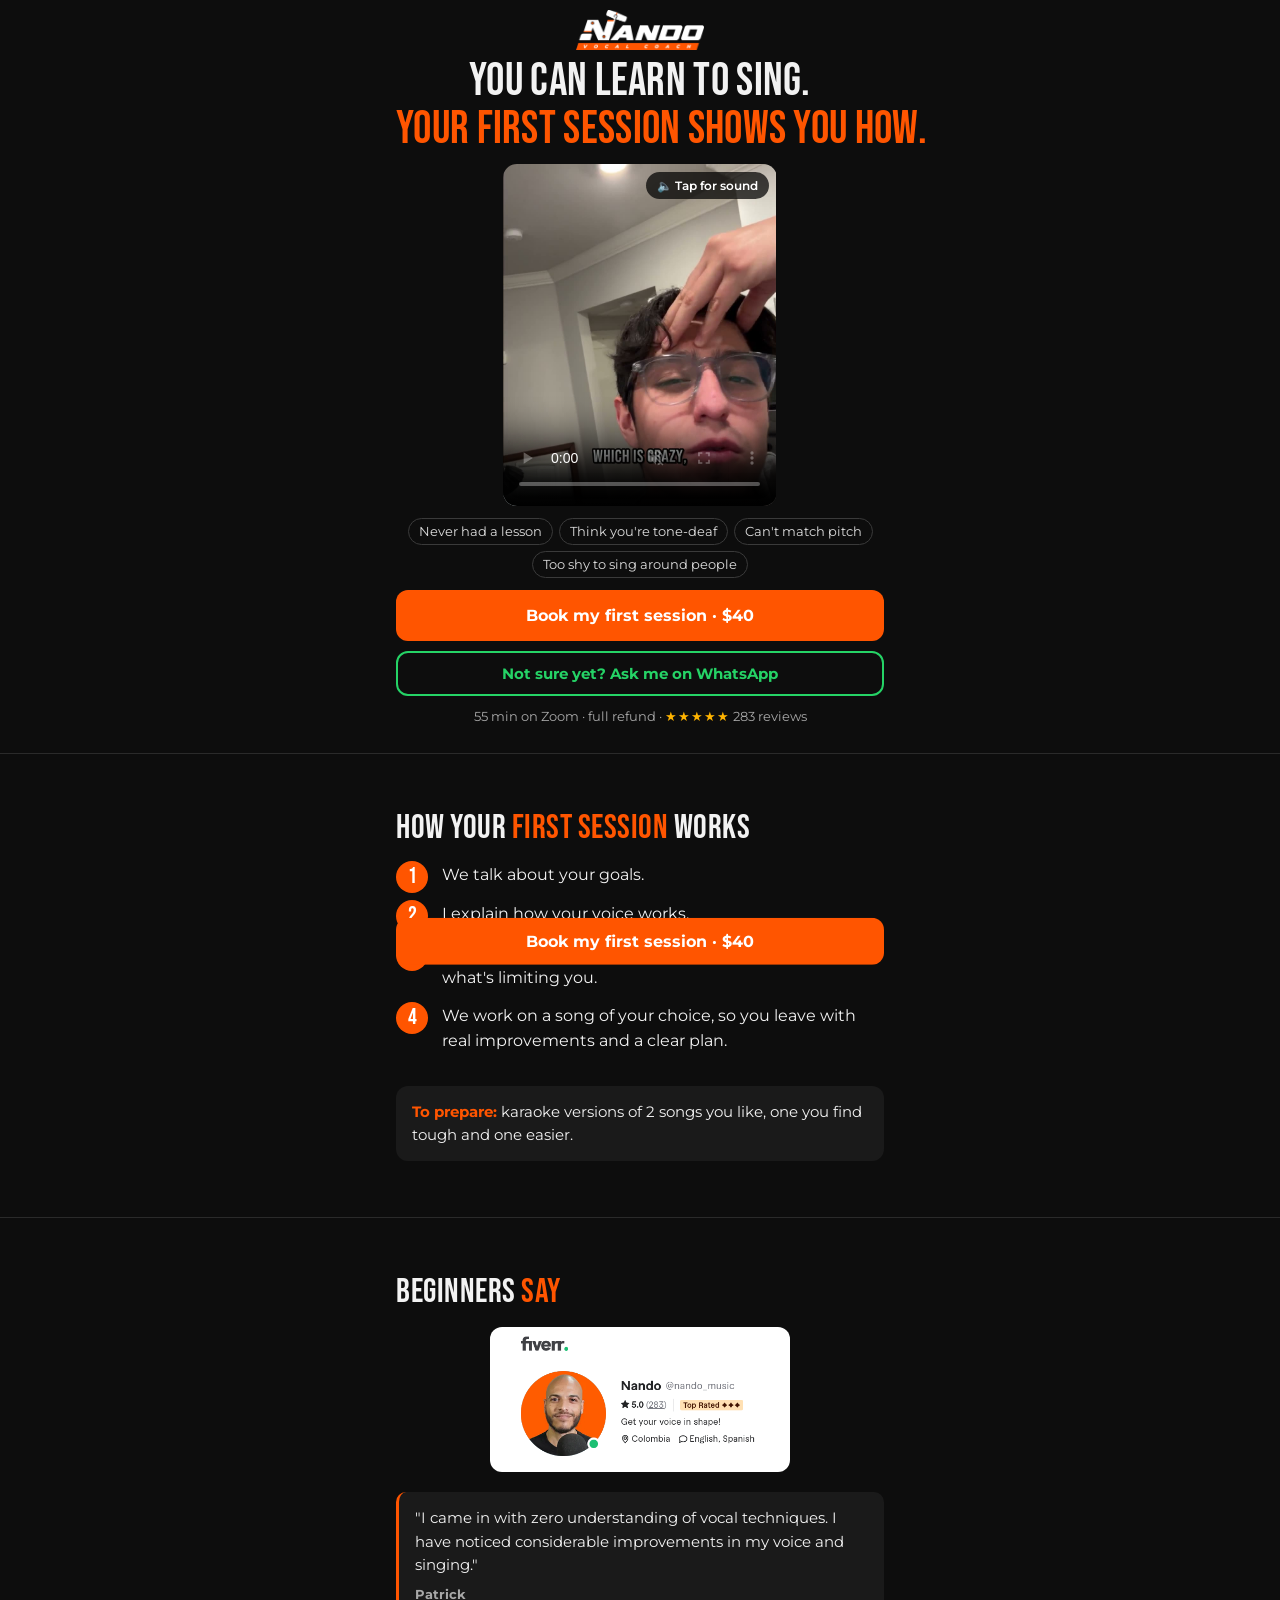
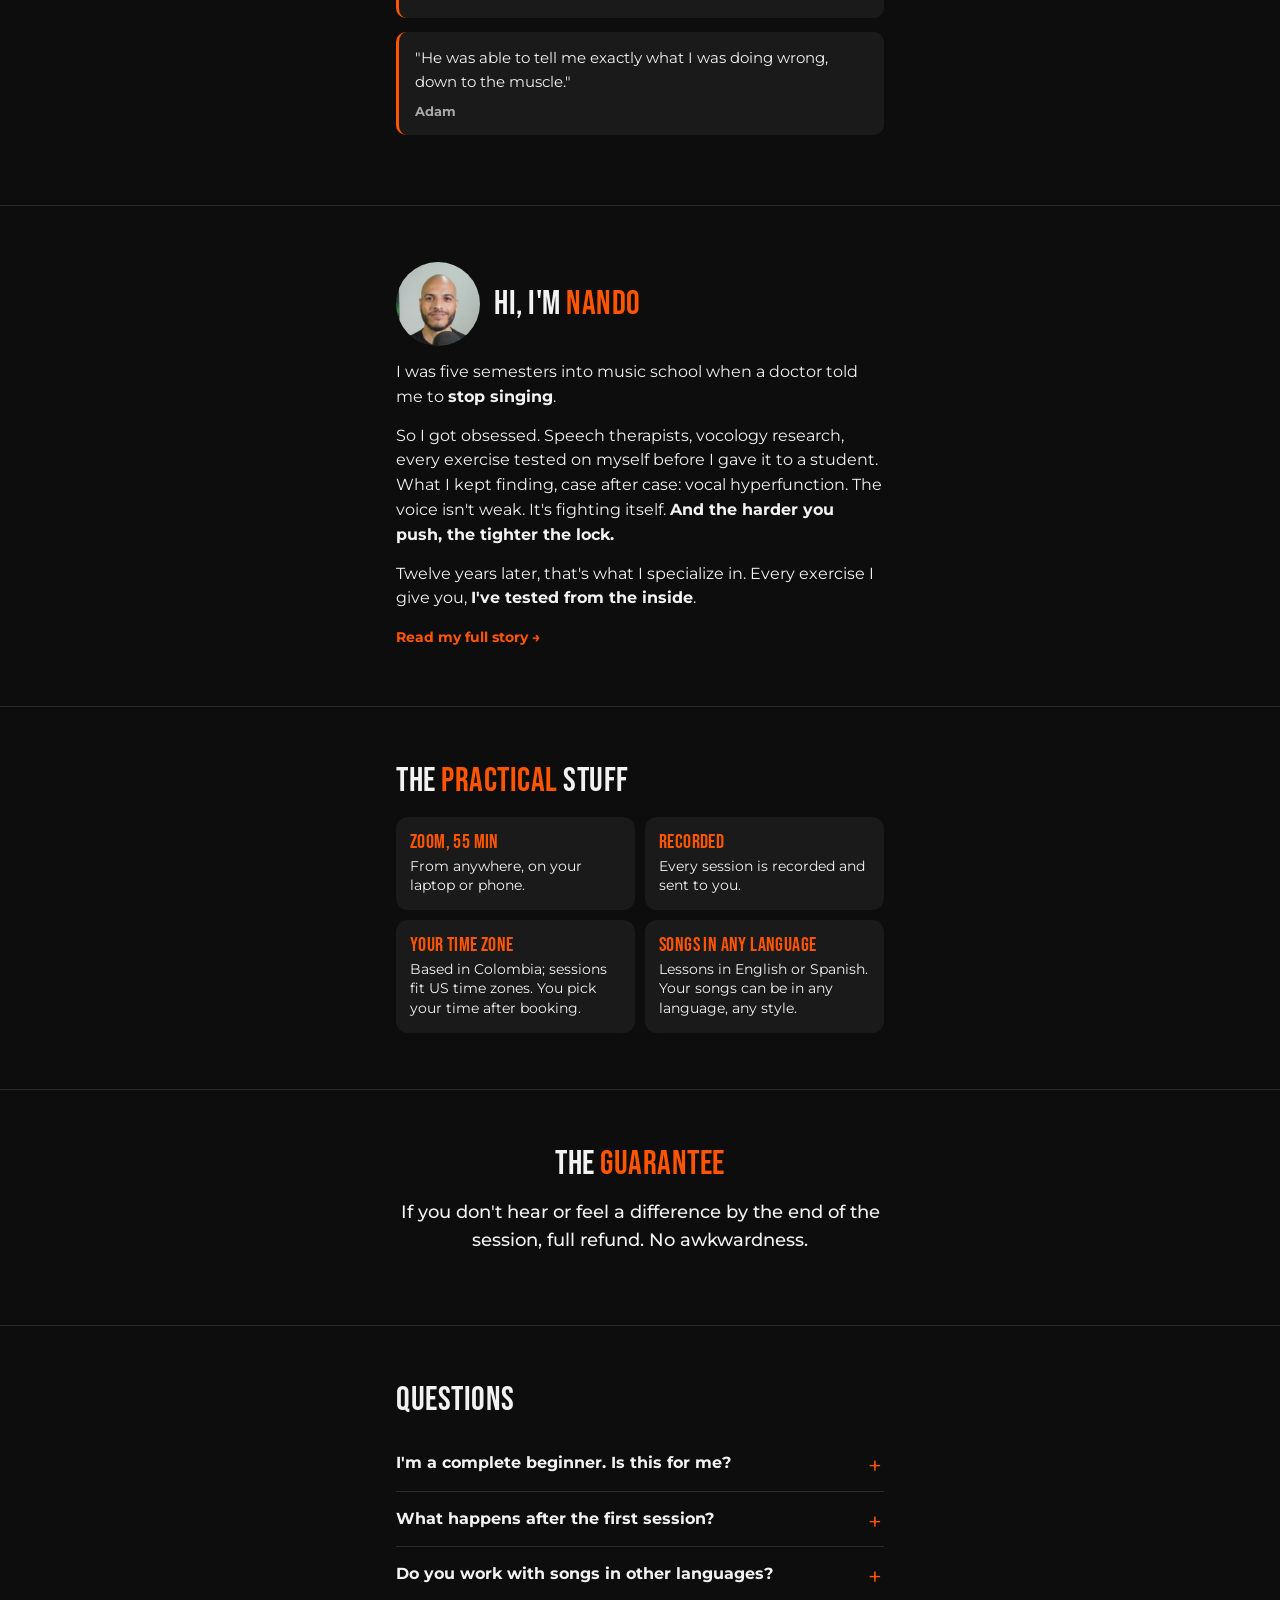
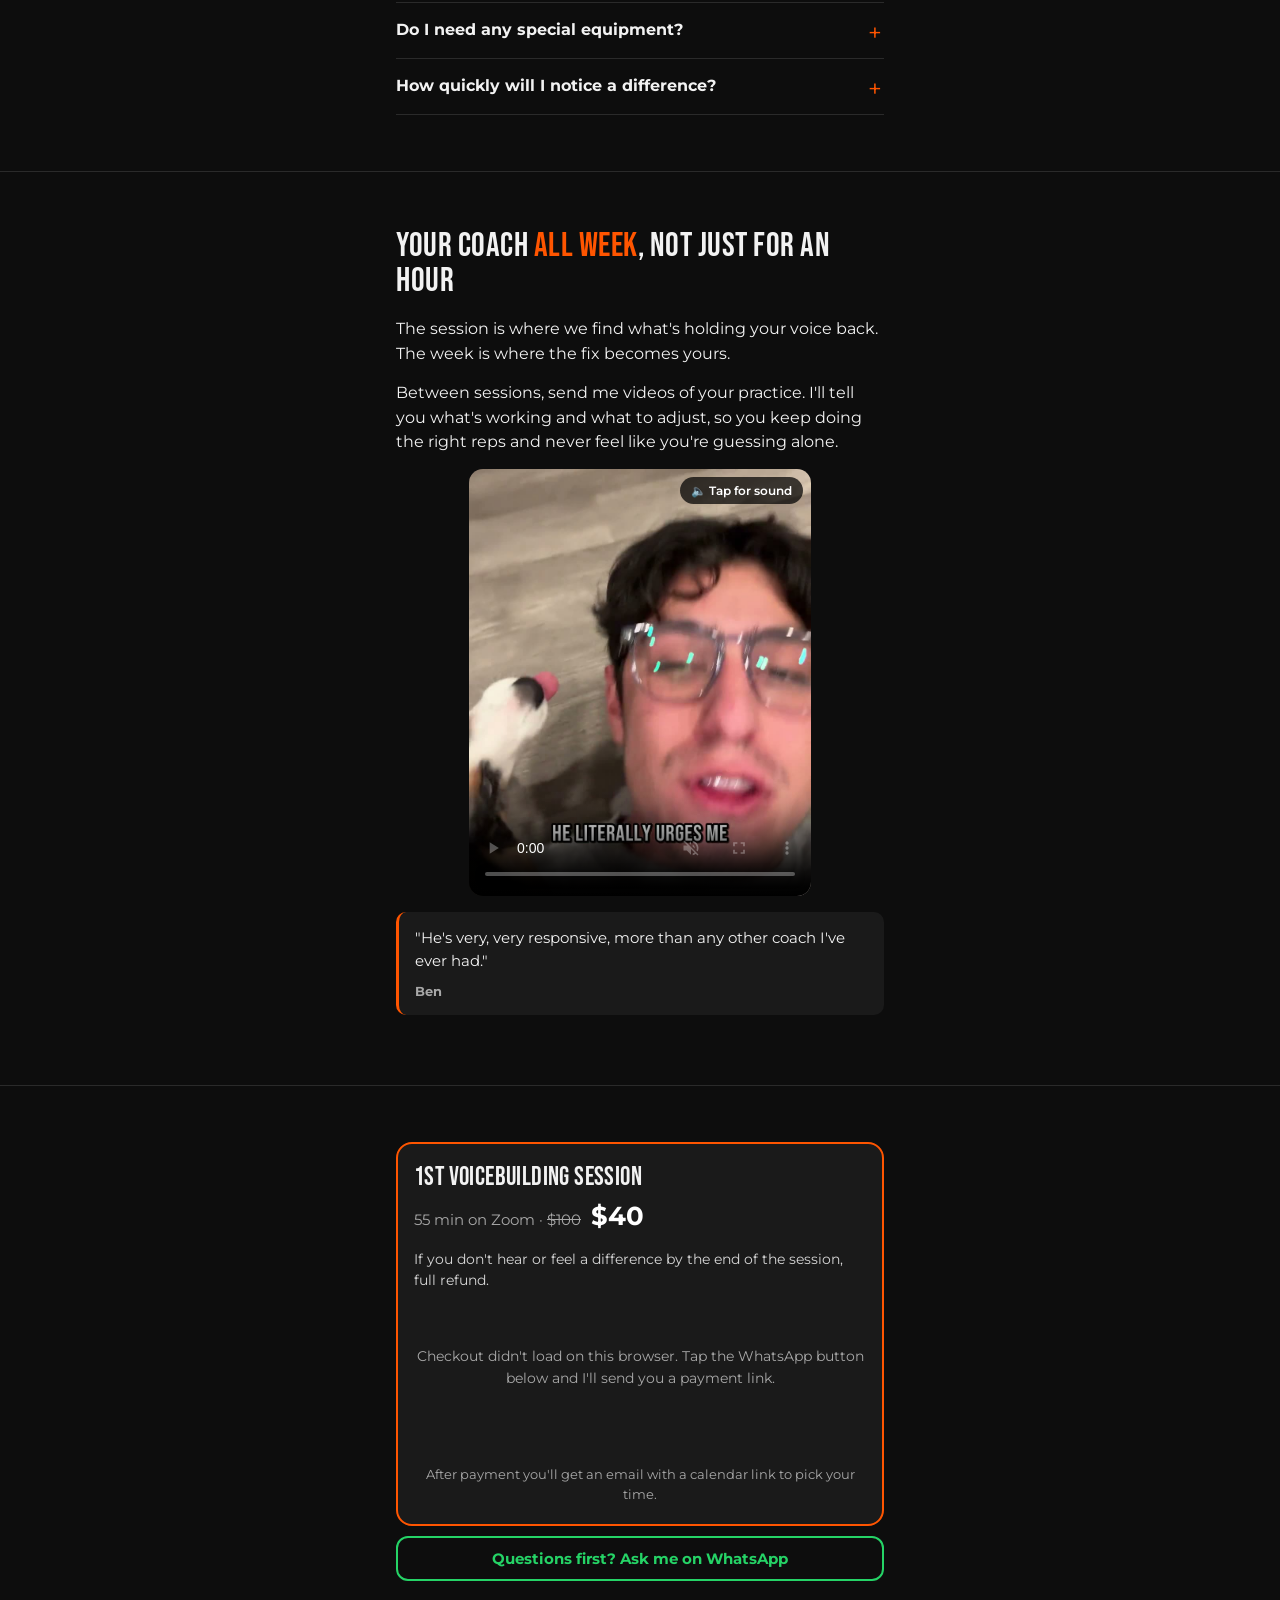
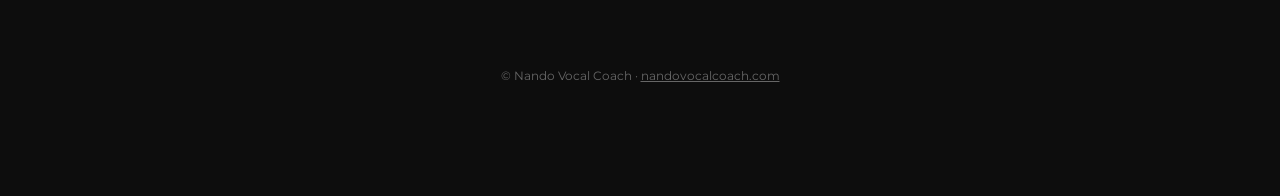
==== beginners.html @ 5da8fcd8 "Add /beginners ad landing page Co-Authored-By: Claude Sonnet 5.5 <noreply@anthropic.com>" ====
<!DOCTYPE html>
<html lang="en">
<head>
    <meta charset="UTF-8" />
    <meta name="viewport" content="width=device-width, initial-scale=1.0, viewport-fit=cover" />

    <!-- Meta Pixel -->
    <script>
    !function(f,b,e,v,n,t,s)
    {if(f.fbq)return;n=f.fbq=function(){n.callMethod?
    n.callMethod.apply(n,arguments):n.queue.push(arguments)};
    if(!f._fbq)f._fbq=n;n.push=n;n.loaded=!0;n.version='2.0';
    n.queue=[];t=b.createElement(e);t.async=!0;
    t.src=v;s=b.getElementsByTagName(e)[0];
    s.parentNode.insertBefore(t,s)}(window, document,'script',
    'https://connect.facebook.net/en_US/fbevents.js');
    fbq('init', '1823893192119219');
    fbq('track', 'PageView');
    </script>
    <noscript><img height="1" width="1" style="display:none"
    src="https://www.facebook.com/tr?id=1823893192119219&ev=PageView&noscript=1"
    /></noscript>

    <title>You can learn to sing | Nando Vocal Coach</title>
    <meta name="description" content="Online vocal coaching for beginners who think they can't sing. First session $40 on Zoom, full refund if you don't hear or feel a difference.">
    <meta name="robots" content="noindex">
    <link rel="icon" type="image/png" href="/favicon.png">
    <meta property="og:title" content="You can learn to sing.">
    <meta property="og:image" content="https://nandovocalcoach.com/Media/landing/adam-beginners-poster.jpg">
    <link rel="preconnect" href="https://fonts.gstatic.com" crossorigin>
    <link href="https://fonts.googleapis.com/css2?family=Bebas+Neue&family=Montserrat:wght@400;500;600;700&display=swap" rel="stylesheet" />
    <link rel="stylesheet" href="landing.css" />
</head>
<body data-page="beginners">

<!-- 1. First screen -->
<header class="hero">
  <div class="wrap">
    <img class="logo" src="Media/landing/logo.png" alt="Nando Vocal Coach" width="128" height="40">
    <h1><span>You can learn to sing.</span><span><em>Your first session shows you how.</em></span></h1>
    <div class="video-box">
      <video class="hero-video" src="Media/landing/adam-beginners.mp4" poster="Media/landing/adam-beginners-poster.jpg"
             preload="metadata" muted playsinline loop></video>
      <button class="sound-btn" type="button">&#128264; Tap for sound</button>
    </div>
    <ul class="tags">
      <li>Never had a lesson</li><li>Think you're tone-deaf</li><li>Can't match pitch</li><li>Too shy to sing around people</li>
    </ul>
    <a class="btn btn-main js-book" href="#book">Book my first session · $40</a>
    <a class="btn btn-wa js-wa" href="https://wa.me/573008630815" data-wa-text="Hi Nando! I saw your ad about learning to sing and I have a question.">Not sure yet? Ask me on WhatsApp</a>
    <p class="fine">55 min on Zoom · full refund · <span class="stars">★★★★★</span> 283 reviews</p>
  </div>
</header>

<!-- 2. How the first session works -->
<section>
  <div class="wrap">
    <h2>How your <em>first session</em> works</h2>
    <ol class="steps">
      <li>We talk about your goals.</li>
      <li>I explain how your voice works.</li>
      <li>Warm-up and technique assessment, to find exactly what's limiting you.</li>
      <li>We work on a song of your choice, so you leave with real improvements and a clear plan.</li>
    </ol>
    <div class="box"><strong>To prepare:</strong> karaoke versions of 2 songs you like, one you find tough and one easier.</div>
  </div>
</section>

<!-- 3. Proof -->
<section class="proof">
  <div class="wrap">
    <h2>Beginners <em>say</em></h2>
    <a href="https://www.fiverr.com/nandovocalcoach" target="_blank" rel="noopener">
      <img class="badge" src="fiverr_edited.png" alt="Nando on Fiverr: Top Rated, 5.0, 283 reviews" loading="lazy">
    </a>
    <blockquote>"I came in with zero understanding of vocal techniques. I have noticed considerable improvements in my voice and singing."<cite>Patrick</cite></blockquote>
    <blockquote>"He was able to tell me exactly what I was doing wrong, down to the muscle."<cite>Adam</cite></blockquote>
  </div>
</section>

<!-- 4. Who is Nando -->
<section>
  <div class="wrap">
    <div class="about-head">
      <img src="Media/landing/nando.jpg" alt="Nando" width="84" height="84" loading="lazy">
      <h2>Hi, I'm <em>Nando</em></h2>
    </div>
    <p>I was five semesters into music school when a doctor told me to <strong>stop singing</strong>.</p>
    <p>So I got obsessed. Speech therapists, vocology research, every exercise tested on myself before I gave it to a student. What I kept finding, case after case: vocal hyperfunction. The voice isn't weak. It's fighting itself. <strong>And the harder you push, the tighter the lock.</strong></p>
    <p>Twelve years later, that's what I specialize in. Every exercise I give you, <strong>I've tested from the inside</strong>.</p>
    <a class="more" href="/#about">Read my full story &rarr;</a>
  </div>
</section>

<!-- 5. Practical -->
<section>
  <div class="wrap">
    <h2>The <em>practical</em> stuff</h2>
    <div class="cards">
      <div><b>Zoom, 55 min</b>From anywhere, on your laptop or phone.</div>
      <div><b>Recorded</b>Every session is recorded and sent to you.</div>
      <div><b>Your time zone</b>Based in Colombia; sessions fit US time zones. You pick your time after booking.</div>
      <div><b>Songs in any language</b>Lessons in English or Spanish. Your songs can be in any language, any style.</div>
    </div>
  </div>
</section>

<!-- 6. Guarantee -->
<section class="guarantee">
  <div class="wrap">
    <h2>The <em>guarantee</em></h2>
    <p>If you don't hear or feel a difference by the end of the session, full refund. No awkwardness.</p>
  </div>
</section>

<!-- 7. FAQ -->
<section>
  <div class="wrap">
    <h2>Questions</h2>
    <details><summary>I'm a complete beginner. Is this for me?</summary>
      <p>Singing is a skill like any other. Anyone can learn it from scratch. Being a complete beginner is actually a plus: no bad habits to unlearn, just foundations built the right way from day one. If your voice is good enough to speak, it's good enough to sing.</p></details>
    <details><summary>What happens after the first session?</summary>
      <p>If you want to keep going, we pick what fits at the end of the session: a 4-session pack, the 1-Month Transformation, or single sessions at $100. No pressure either way.</p></details>
    <details><summary>Do you work with songs in other languages?</summary>
      <p>Yes. I work on how your voice produces sound, and that's the same in any language.</p></details>
    <details><summary>Do I need any special equipment?</summary>
      <p>No special equipment. A laptop works best, phone if that's all you have. Earphones are a must.</p></details>
    <details><summary>How quickly will I notice a difference?</summary>
      <p>You'll notice something in your first session. That's what the guarantee is based on. Real, consistent progress after that comes week by week, and it moves faster the more you practice between sessions.</p></details>
  </div>
</section>

<!-- Coach all week -->
<section class="week">
  <div class="wrap">
    <h2>Your coach <em>all week</em>, not just for an hour</h2>
    <p>The session is where we find what's holding your voice back. The week is where the fix becomes yours.</p>
    <p>Between sessions, send me videos of your practice. I'll tell you what's working and what to adjust, so you keep doing the right reps and never feel like you're guessing alone.</p>
    <div class="video-box">
      <video class="js-lazy" src="Media/landing/adam-week.mp4" poster="Media/landing/adam-week-poster.jpg"
             preload="none" muted playsinline></video>
      <button class="sound-btn" type="button">&#128264; Tap for sound</button>
    </div>
    <blockquote>"He's very, very responsive, more than any other coach I've ever had."<cite>Ben</cite></blockquote>
  </div>
</section>

<!-- 8. Payment -->
<section class="pay" id="book">
  <div class="wrap">
    <div class="pay-card">
      <h3>1st Voicebuilding Session</h3>
      <div class="price">55 min on Zoom · <s>$100</s> <strong>$40</strong></div>
      <p class="pay-note">If you don't hear or feel a difference by the end of the session, full refund.</p>
      <div id="paypal-buttons-40"><p class="pp-status">Loading secure checkout…</p></div>
      <p class="after">After payment you'll get an email with a calendar link to pick your time.</p>
    </div>
    <a class="btn btn-wa js-wa" href="https://wa.me/573008630815" data-wa-text="Hi Nando! I saw your ad about learning to sing and I have a question.">Questions first? Ask me on WhatsApp</a>
  </div>
</section>

<footer>© Nando Vocal Coach · <a href="/">nandovocalcoach.com</a></footer>

<div id="sticky-cta"><a class="btn btn-main js-book" href="#book">Book my first session · $40</a></div>

<script src="landing.js"></script>
<script async src="https://www.paypal.com/sdk/js?client-id=ATxJw_p4ynrvhcAzwIFVz9LatvKJUjPRU4-xVEtla5BjYXJFXjLDlF_Gbm3kv3-RLJDop4NJcsHltEDz&currency=USD&intent=capture&enable-funding=card"
        data-sdk-integration-source="button-factory" onload="lpPayPalReady()" onerror="lpPayPalFailed()"></script>
</body>
</html>
---- landing.css ----
/* Ad landing pages (/tension, /beginners). Mobile first. */
:root {
  --orange: #FF5500;
  --bg: #0d0d0d;
  --card: #1a1a1a;
  --line: #2a2a2a;
  --text: #f2f2f2;
  --muted: #a8a8a8;
  --green: #25D366;
}
* { box-sizing: border-box; }
html { scroll-behavior: smooth; }
body {
  margin: 0; background: var(--bg); color: var(--text);
  font-family: 'Montserrat', Arial, sans-serif; font-size: 16px; line-height: 1.55;
  -webkit-font-smoothing: antialiased;
}
img, video { max-width: 100%; display: block; }
a { color: inherit; }
.wrap { max-width: 520px; margin: 0 auto; padding: 0 16px; }
section { padding: 44px 0; border-top: 1px solid var(--line); }
h2 {
  font-family: 'Bebas Neue', Impact, sans-serif; font-weight: 400; letter-spacing: .5px;
  font-size: 34px; line-height: 1.05; margin: 0 0 18px; text-transform: uppercase;
}
h2 em, h1 em { font-style: normal; color: var(--orange); }
p { margin: 0 0 14px; }

/* ---------- First screen ---------- */
.hero { padding: 10px 0 26px; border-top: 0; }
.logo { width: 128px; height: auto; margin: 0 auto 8px; }
h1 {
  font-family: 'Bebas Neue', Impact, sans-serif; font-weight: 400; text-transform: uppercase;
  font-size: min(9.4vw, 46px); line-height: 1.04; letter-spacing: .3px;
  text-align: center; margin: 0 0 10px;
}
h1 span { display: block; white-space: nowrap; }
.video-box { position: relative; border-radius: 14px; overflow: hidden; background: #000; aspect-ratio: 4 / 5; }
.video-box video { width: 100%; height: 100%; object-fit: cover; }
.hero .video-box { width: 64%; margin: 0 auto; }
.sound-btn {
  position: absolute; right: 8px; top: 8px;
  border: 0; border-radius: 999px; padding: 6px 11px; cursor: pointer;
  background: rgba(0,0,0,.72); color: #fff; font: 600 12px 'Montserrat', sans-serif; white-space: nowrap;
}
.sound-btn[hidden] { display: none; }
.tags { display: flex; flex-wrap: wrap; justify-content: center; gap: 6px; margin: 12px 0; padding: 0; list-style: none; }
.tags li { border: 1px solid #3a3a3a; border-radius: 999px; padding: 3px 10px; font-size: 12.5px; color: #ddd; }
.btn {
  display: block; width: 100%; text-align: center; text-decoration: none; cursor: pointer;
  border-radius: 12px; padding: 14px 16px; font: 700 16px 'Montserrat', sans-serif; border: 2px solid transparent;
}
.btn-main { background: var(--orange); color: #fff; }
.btn-main:active { filter: brightness(.92); }
.btn-wa { background: transparent; color: var(--green); border-color: var(--green); margin-top: 10px; font-size: 15px; padding: 11px 16px; }
.fine { text-align: center; font-size: 13px; color: var(--muted); margin: 10px 0 0; }
.fine .stars { color: #ffb400; letter-spacing: 1px; }

/* ---------- Steps ---------- */
.steps { counter-reset: s; list-style: none; padding: 0; margin: 0 0 18px; }
.steps li { counter-increment: s; position: relative; padding: 0 0 14px 46px; }
.steps li::before {
  content: counter(s); position: absolute; left: 0; top: -2px; width: 32px; height: 32px; border-radius: 50%;
  background: var(--orange); color: #fff; font: 22px/32px 'Bebas Neue', Impact, sans-serif; text-align: center;
}
.box { background: var(--card); border-radius: 12px; padding: 14px 16px; font-size: 15px; }
.box strong { color: var(--orange); }

/* ---------- Proof ---------- */
.proof .video-box { width: 82%; margin: 0 auto 18px; }
.badge { width: 72%; max-width: 300px; margin: 6px auto 20px; border-radius: 12px; }
blockquote { margin: 0 0 14px; background: var(--card); border-left: 3px solid var(--orange); border-radius: 10px; padding: 14px 16px; font-size: 15px; }
blockquote cite { display: block; margin-top: 8px; font-style: normal; font-weight: 700; color: var(--muted); font-size: 13px; }

/* ---------- About ---------- */
.about-head { display: flex; align-items: center; gap: 14px; margin-bottom: 14px; }
.about-head img { width: 84px; height: 84px; border-radius: 50%; flex-shrink: 0; }
.about-head h2 { margin: 0; }
.more { color: var(--orange); font-weight: 700; text-decoration: none; font-size: 14px; }

/* ---------- Practical ---------- */
.cards { display: grid; grid-template-columns: 1fr 1fr; gap: 10px; }
.cards div { background: var(--card); border-radius: 12px; padding: 14px; font-size: 14px; line-height: 1.4; }
.cards b { display: block; font: 400 20px/1.1 'Bebas Neue', Impact, sans-serif; letter-spacing: .4px; color: var(--orange); margin-bottom: 4px; }

/* ---------- Guarantee ---------- */
.guarantee { text-align: center; }
.guarantee p { font-size: 18px; font-weight: 500; }

/* ---------- FAQ ---------- */
details { border-bottom: 1px solid var(--line); }
summary { cursor: pointer; list-style: none; padding: 15px 28px 15px 0; font-weight: 700; position: relative; }
summary::-webkit-details-marker { display: none; }
summary::after { content: '+'; position: absolute; right: 2px; top: 11px; color: var(--orange); font-size: 24px; font-weight: 400; }
details[open] summary::after { content: '\2212'; }
details p { color: #d6d6d6; font-size: 15px; }

/* ---------- Coach all week ---------- */
.week .video-box { width: 70%; margin: 6px auto 16px; }

/* ---------- Payment ---------- */
.pay { scroll-margin-top: 12px; }
.pay-card { background: var(--card); border: 2px solid var(--orange); border-radius: 16px; padding: 20px 16px; }
.pay-card h3 { font: 400 26px/1.1 'Bebas Neue', Impact, sans-serif; letter-spacing: .4px; margin: 0 0 4px; }
.price { font-size: 15px; color: var(--muted); margin-bottom: 12px; }
.price s { margin-right: 6px; }
.price strong { color: #fff; font-size: 26px; }
.pay-note { font-size: 14px; color: #d6d6d6; }
#paypal-buttons-40 { min-height: 150px; margin: 14px 0 8px; }
.pp-status { text-align: center; color: var(--muted); font-size: 14px; padding: 40px 0; }
.after { font-size: 13px; color: var(--muted); text-align: center; margin: 4px 0 0; }

footer { text-align: center; color: #666; font-size: 12px; padding: 30px 0 110px; }

/* ---------- Sticky bar ---------- */
#sticky-cta {
  position: fixed; left: 0; right: 0; bottom: 0; z-index: 50; padding: 10px 16px calc(10px + env(safe-area-inset-bottom));
  background: rgba(13,13,13,.94); border-top: 1px solid var(--line);
  transform: translateY(110%); visibility: hidden; transition: transform .25s ease, visibility .25s;
}
#sticky-cta.show { transform: none; visibility: visible; }
#sticky-cta .btn { max-width: 488px; margin: 0 auto; padding: 12px 16px; }

@media (min-width: 700px) {
  .hero .video-box { width: 56%; }
  section { padding: 56px 0; }
}
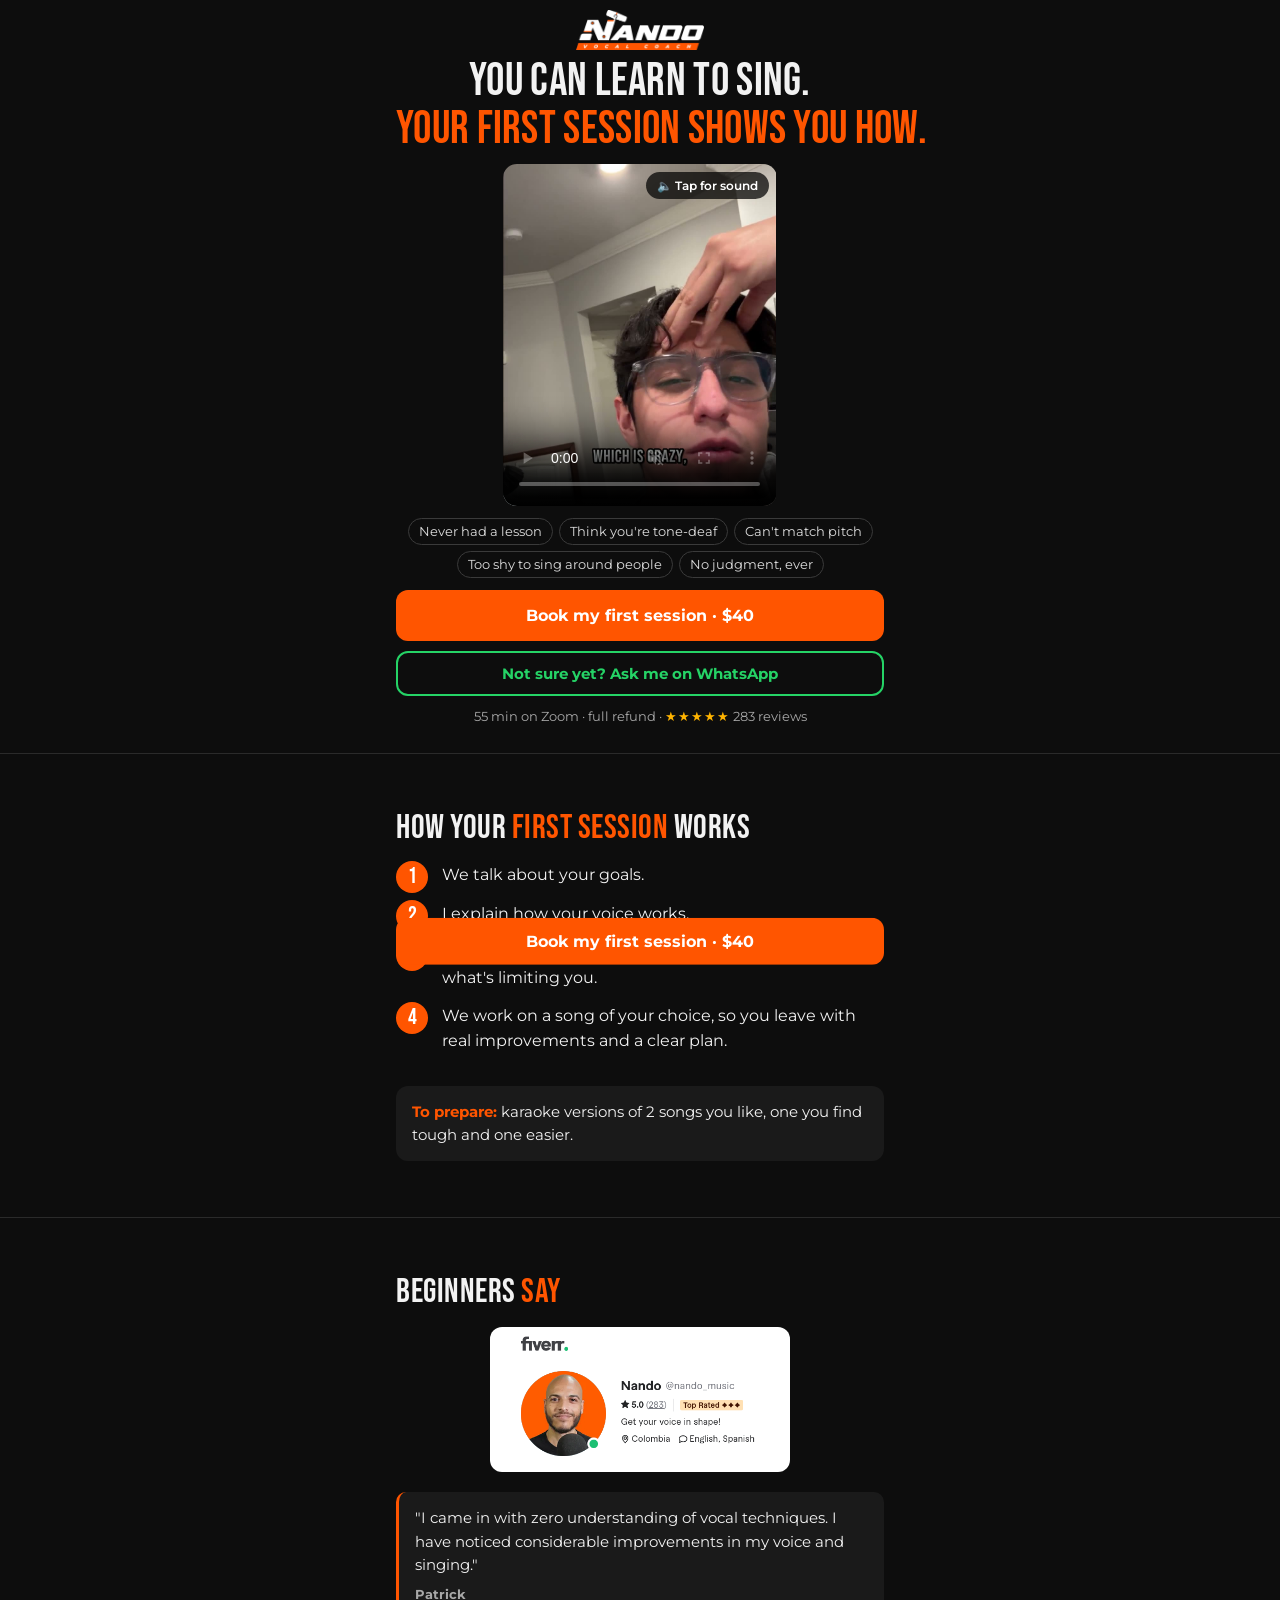
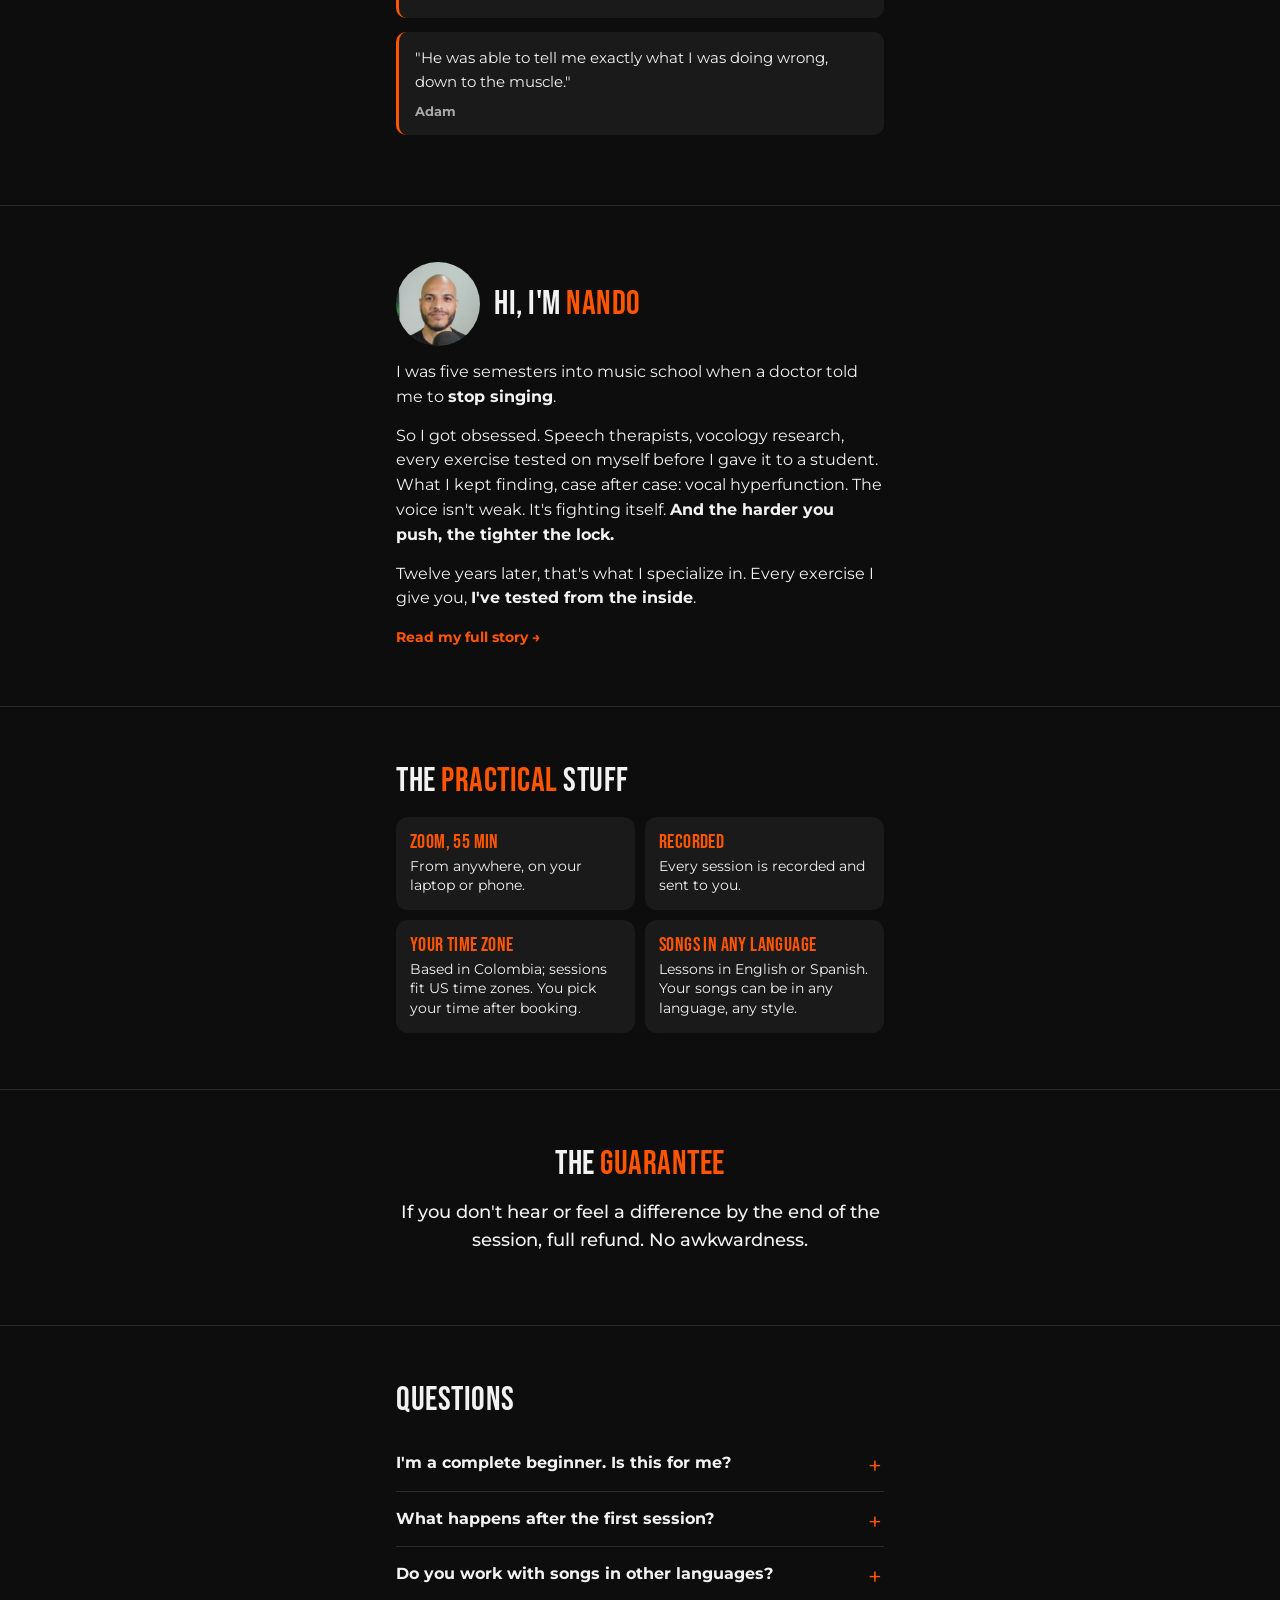
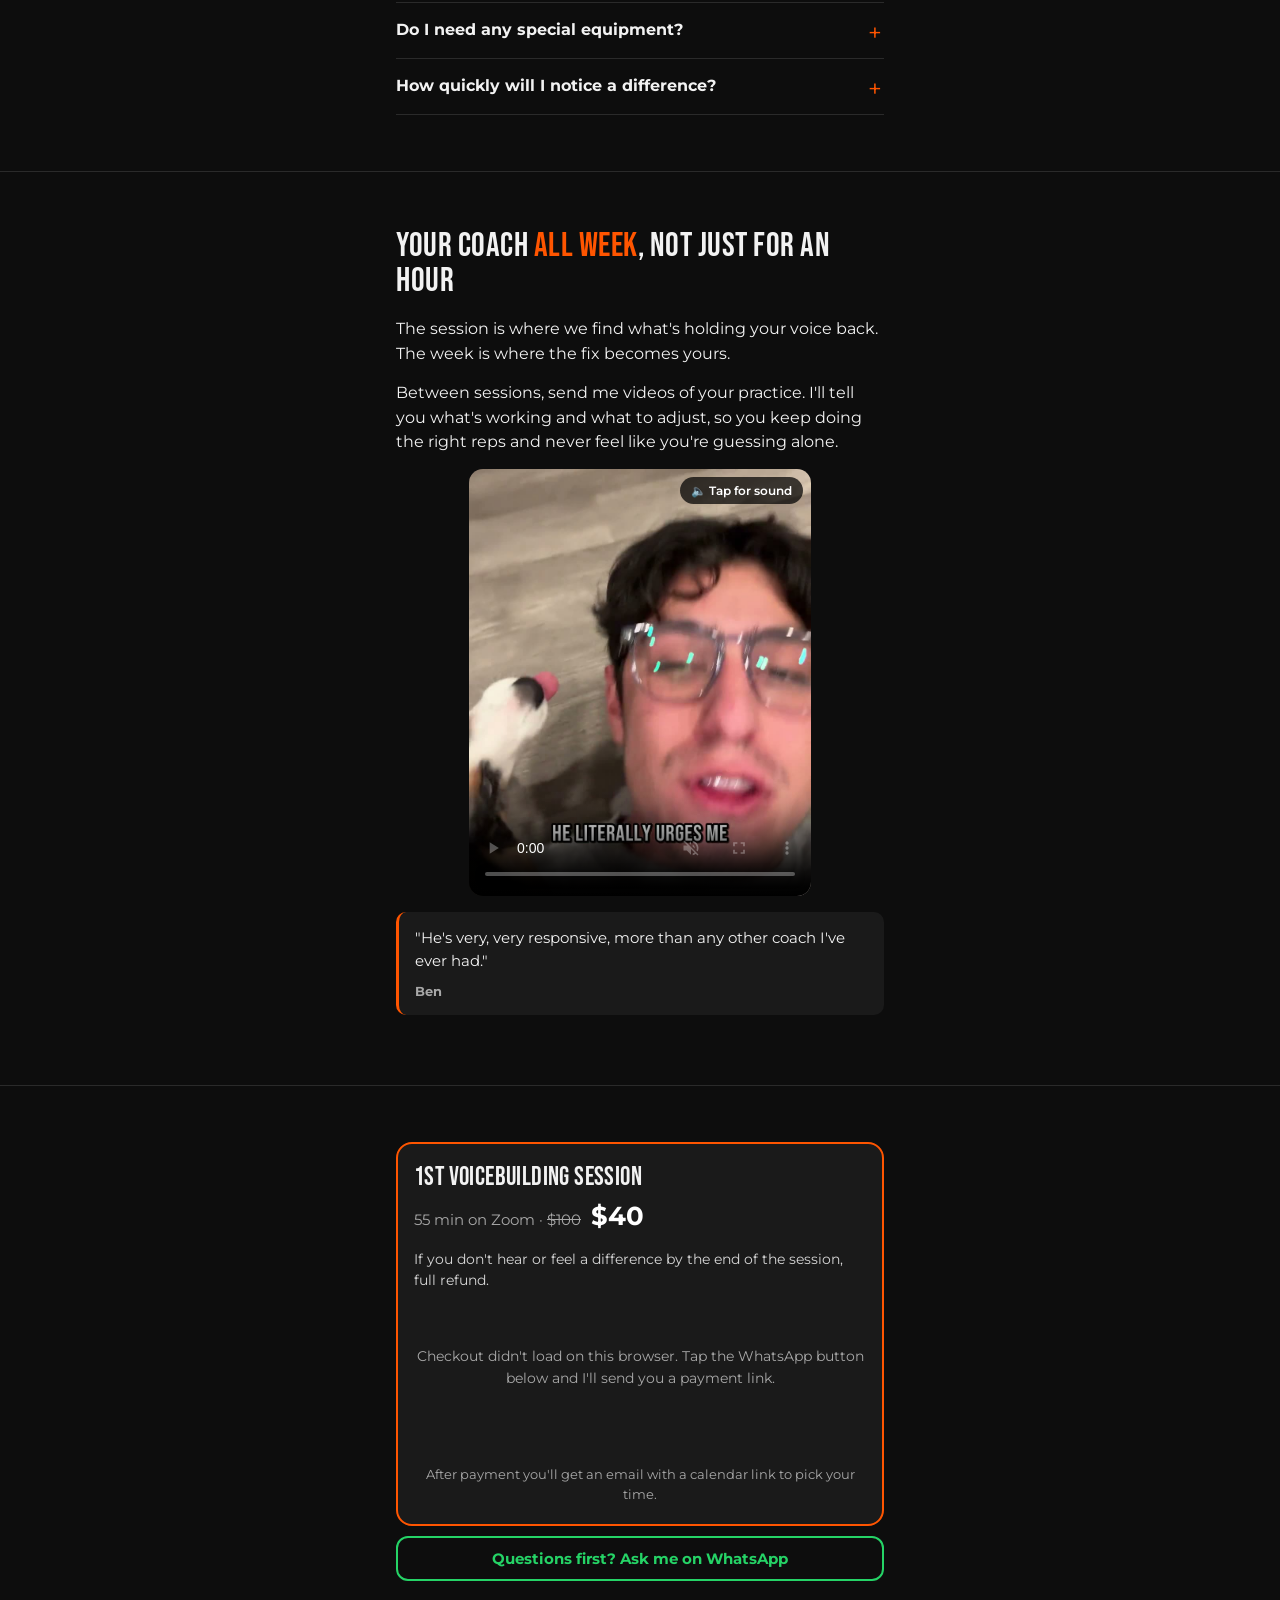
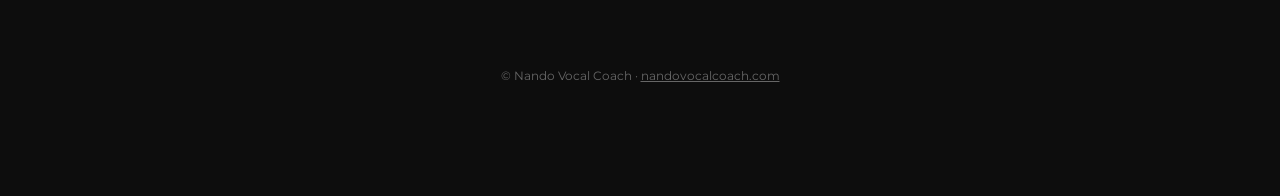
==== commit 07892e43: "Add 'nice and patient' to /beginners hero, no-judgment tag Co-Authored-By: Claude Sonnet 5.5 <norepl" ====
--- a/beginners.html
+++ b/beginners.html
@@ -44,7 +44,7 @@
       <button class="sound-btn" type="button">&#128264; Tap for sound</button>
     </div>
     <ul class="tags">
-      <li>Never had a lesson</li><li>Think you're tone-deaf</li><li>Can't match pitch</li><li>Too shy to sing around people</li>
+      <li>Never had a lesson</li><li>Think you're tone-deaf</li><li>Can't match pitch</li><li>Too shy to sing around people</li><li>No judgment, ever</li>
     </ul>
     <a class="btn btn-main js-book" href="#book">Book my first session · $40</a>
     <a class="btn btn-wa js-wa" href="https://wa.me/573008630815" data-wa-text="Hi Nando! I saw your ad about learning to sing and I have a question.">Not sure yet? Ask me on WhatsApp</a>
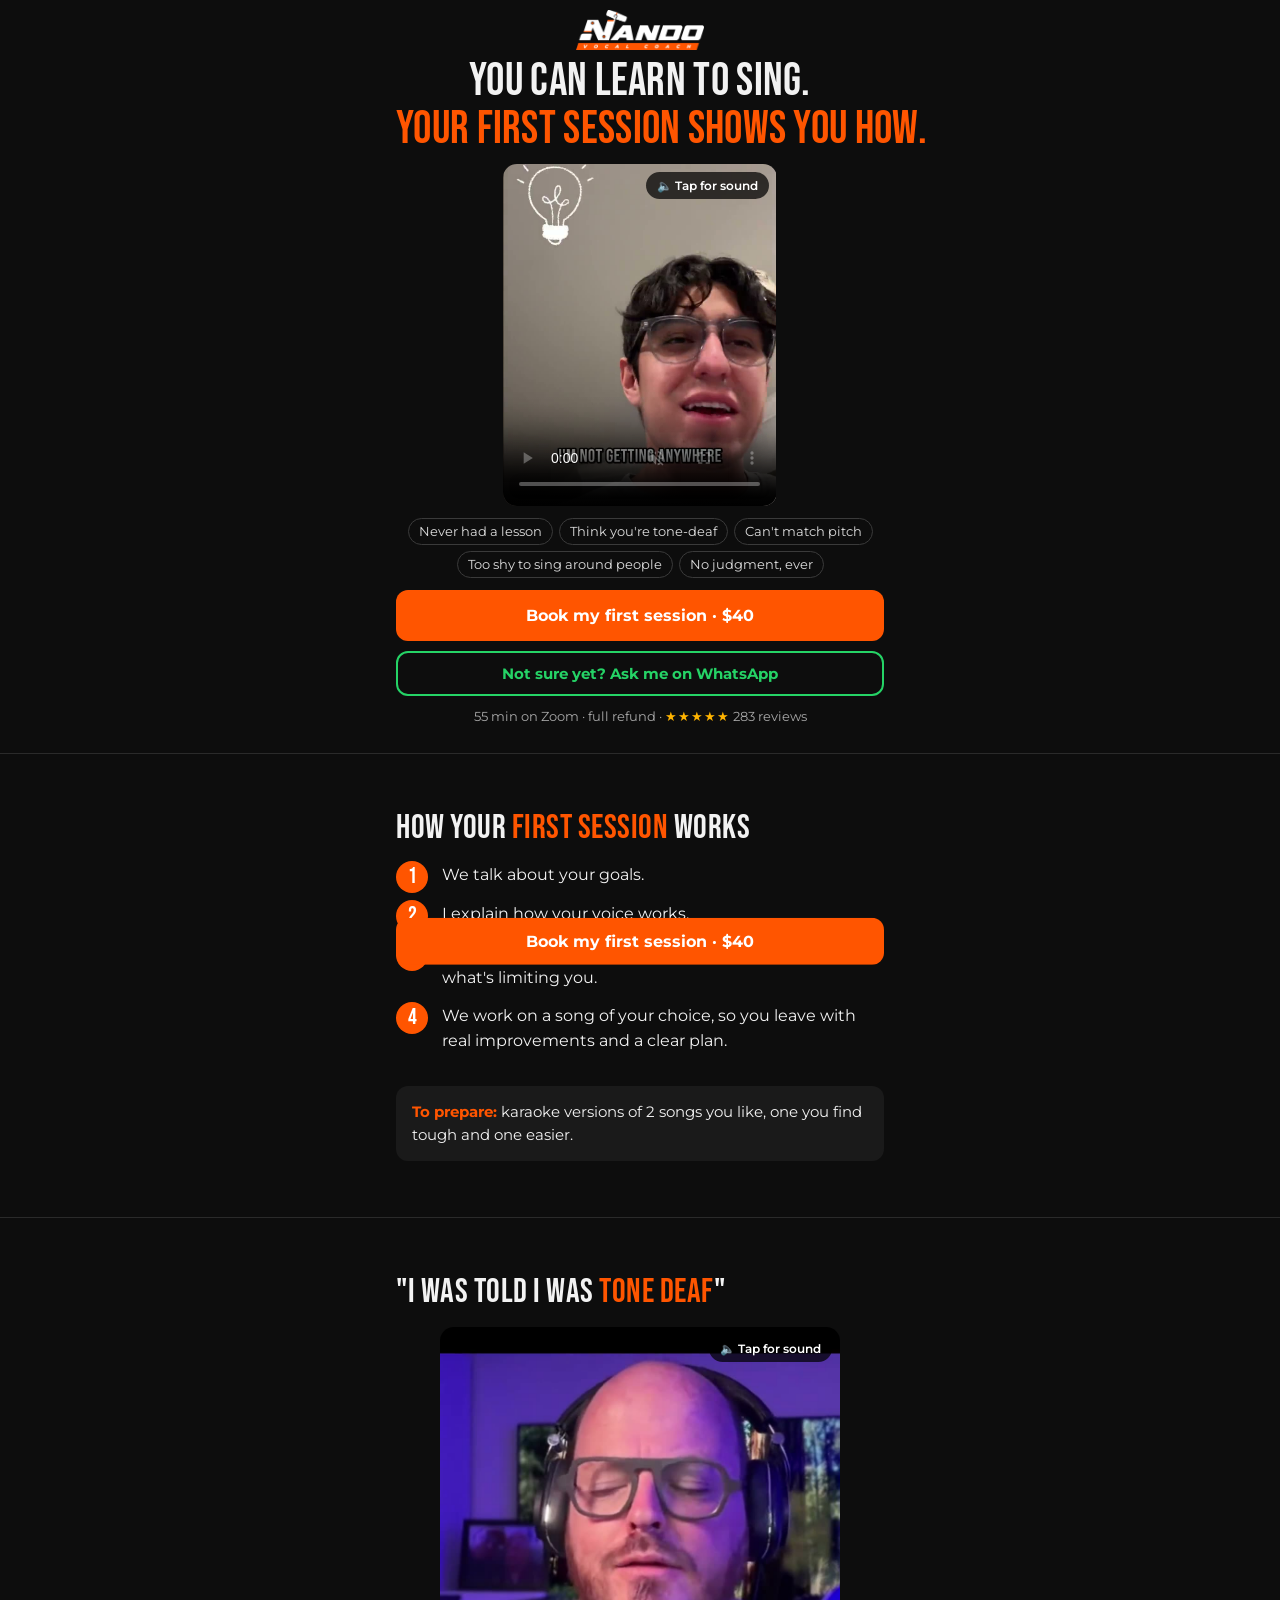
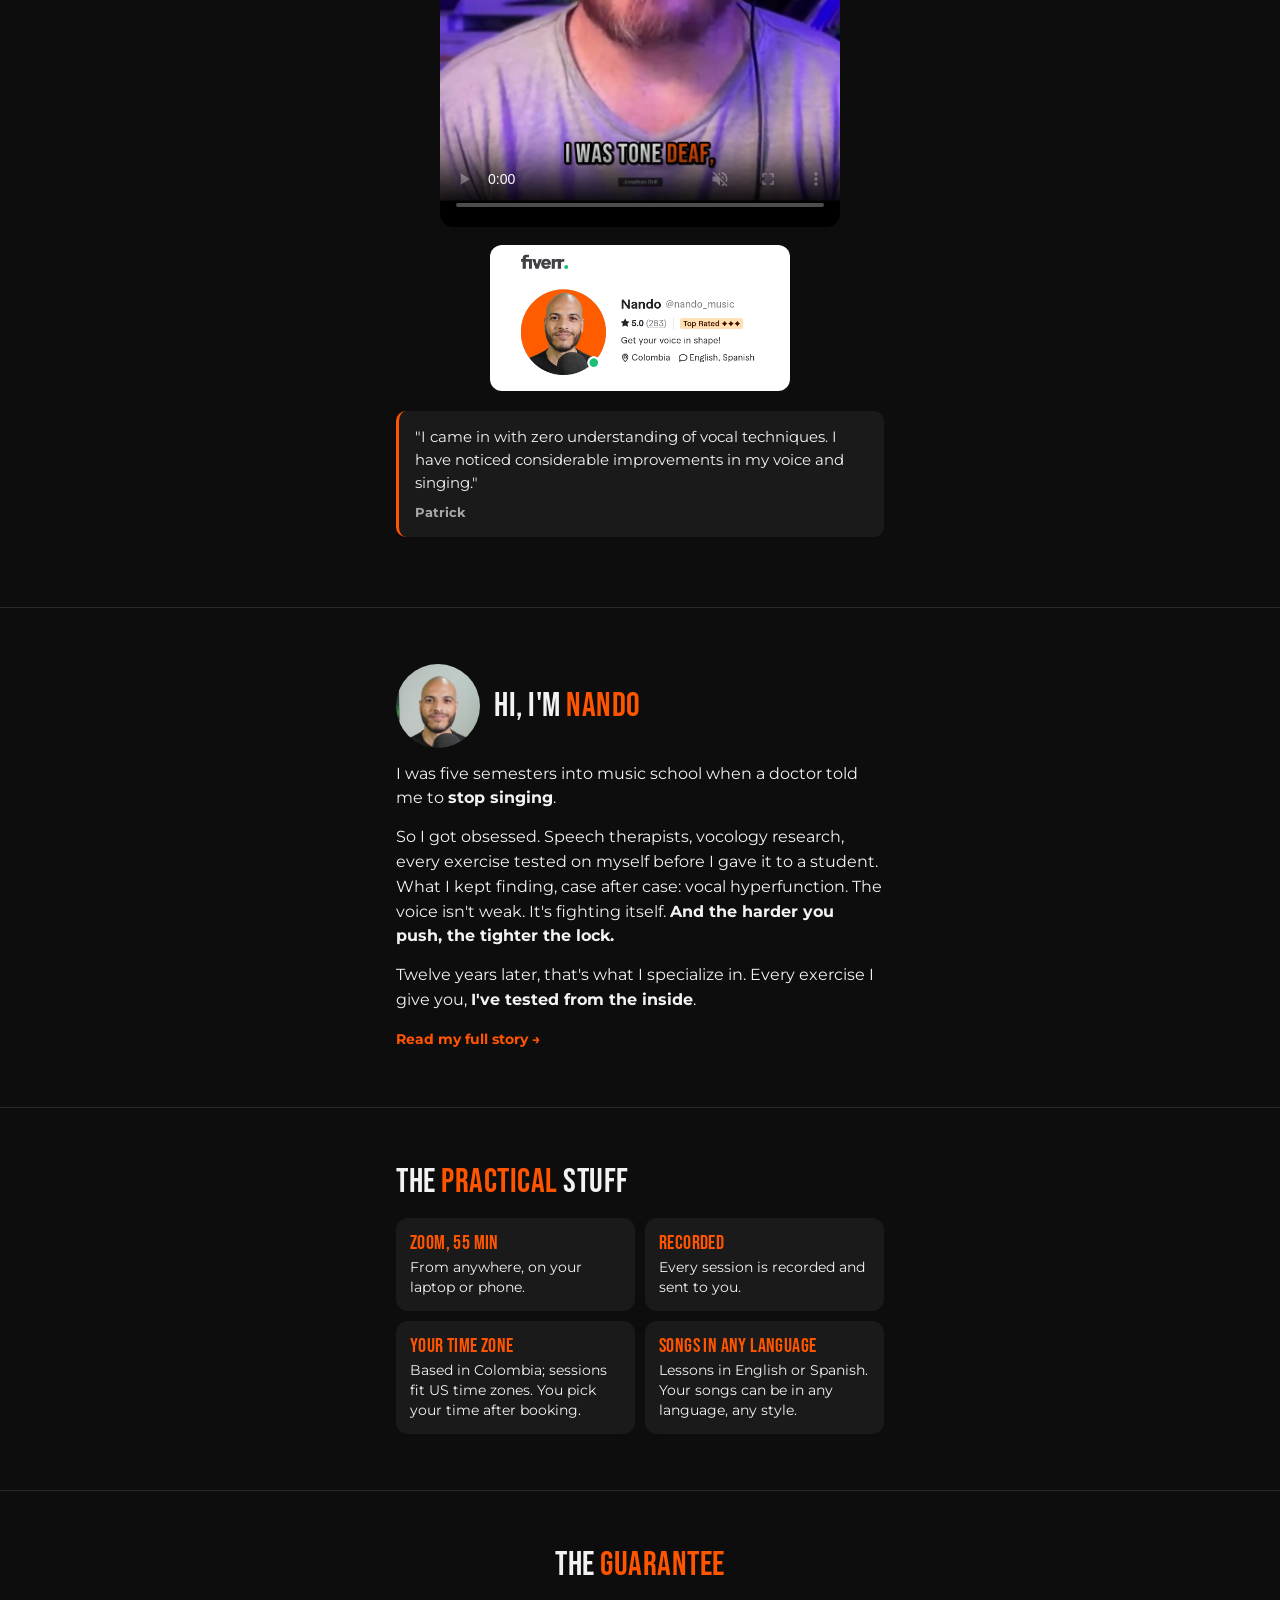
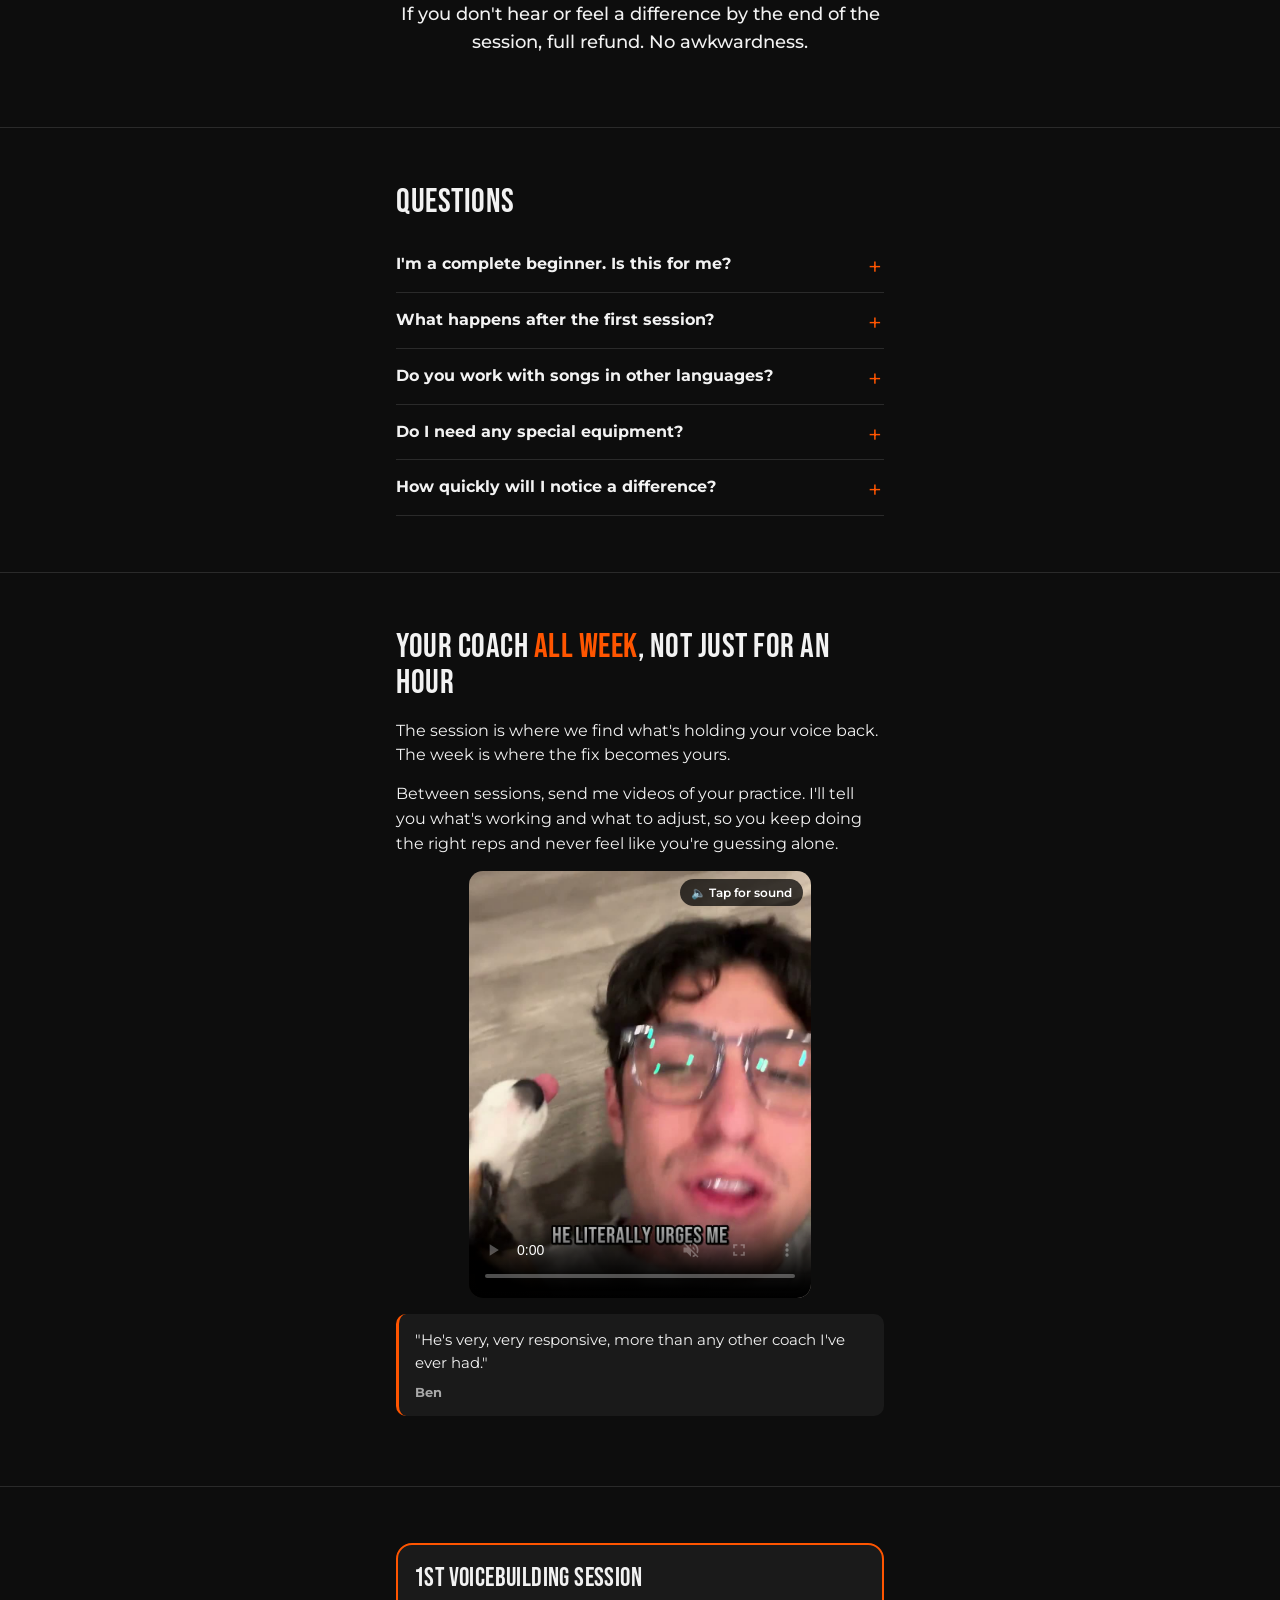
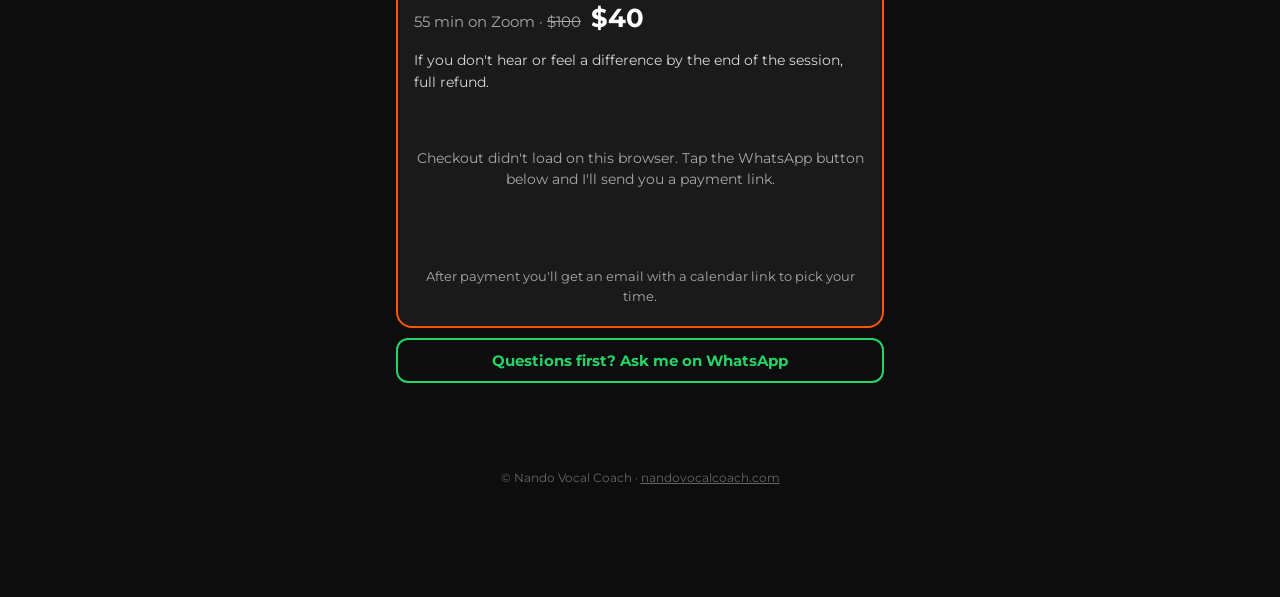
==== commit 9c9b0399: "/beginners: full Adam hero, Jonathan proof clip Co-Authored-By: Claude Sonnet 5.5 <noreply@anthropic" ====
--- a/beginners.html
+++ b/beginners.html
@@ -69,12 +69,16 @@
 <!-- 3. Proof -->
 <section class="proof">
   <div class="wrap">
-    <h2>Beginners <em>say</em></h2>
+    <h2>"I was told I was <em>tone deaf</em>"</h2>
+    <div class="video-box">
+      <video class="js-lazy" src="Media/landing/jonathan-beginners.mp4" poster="Media/landing/jonathan-beginners-poster.jpg"
+             preload="none" muted playsinline></video>
+      <button class="sound-btn" type="button">&#128264; Tap for sound</button>
+    </div>
     <a href="https://www.fiverr.com/nandovocalcoach" target="_blank" rel="noopener">
       <img class="badge" src="fiverr_edited.png" alt="Nando on Fiverr: Top Rated, 5.0, 283 reviews" loading="lazy">
     </a>
     <blockquote>"I came in with zero understanding of vocal techniques. I have noticed considerable improvements in my voice and singing."<cite>Patrick</cite></blockquote>
-    <blockquote>"He was able to tell me exactly what I was doing wrong, down to the muscle."<cite>Adam</cite></blockquote>
   </div>
 </section>
 
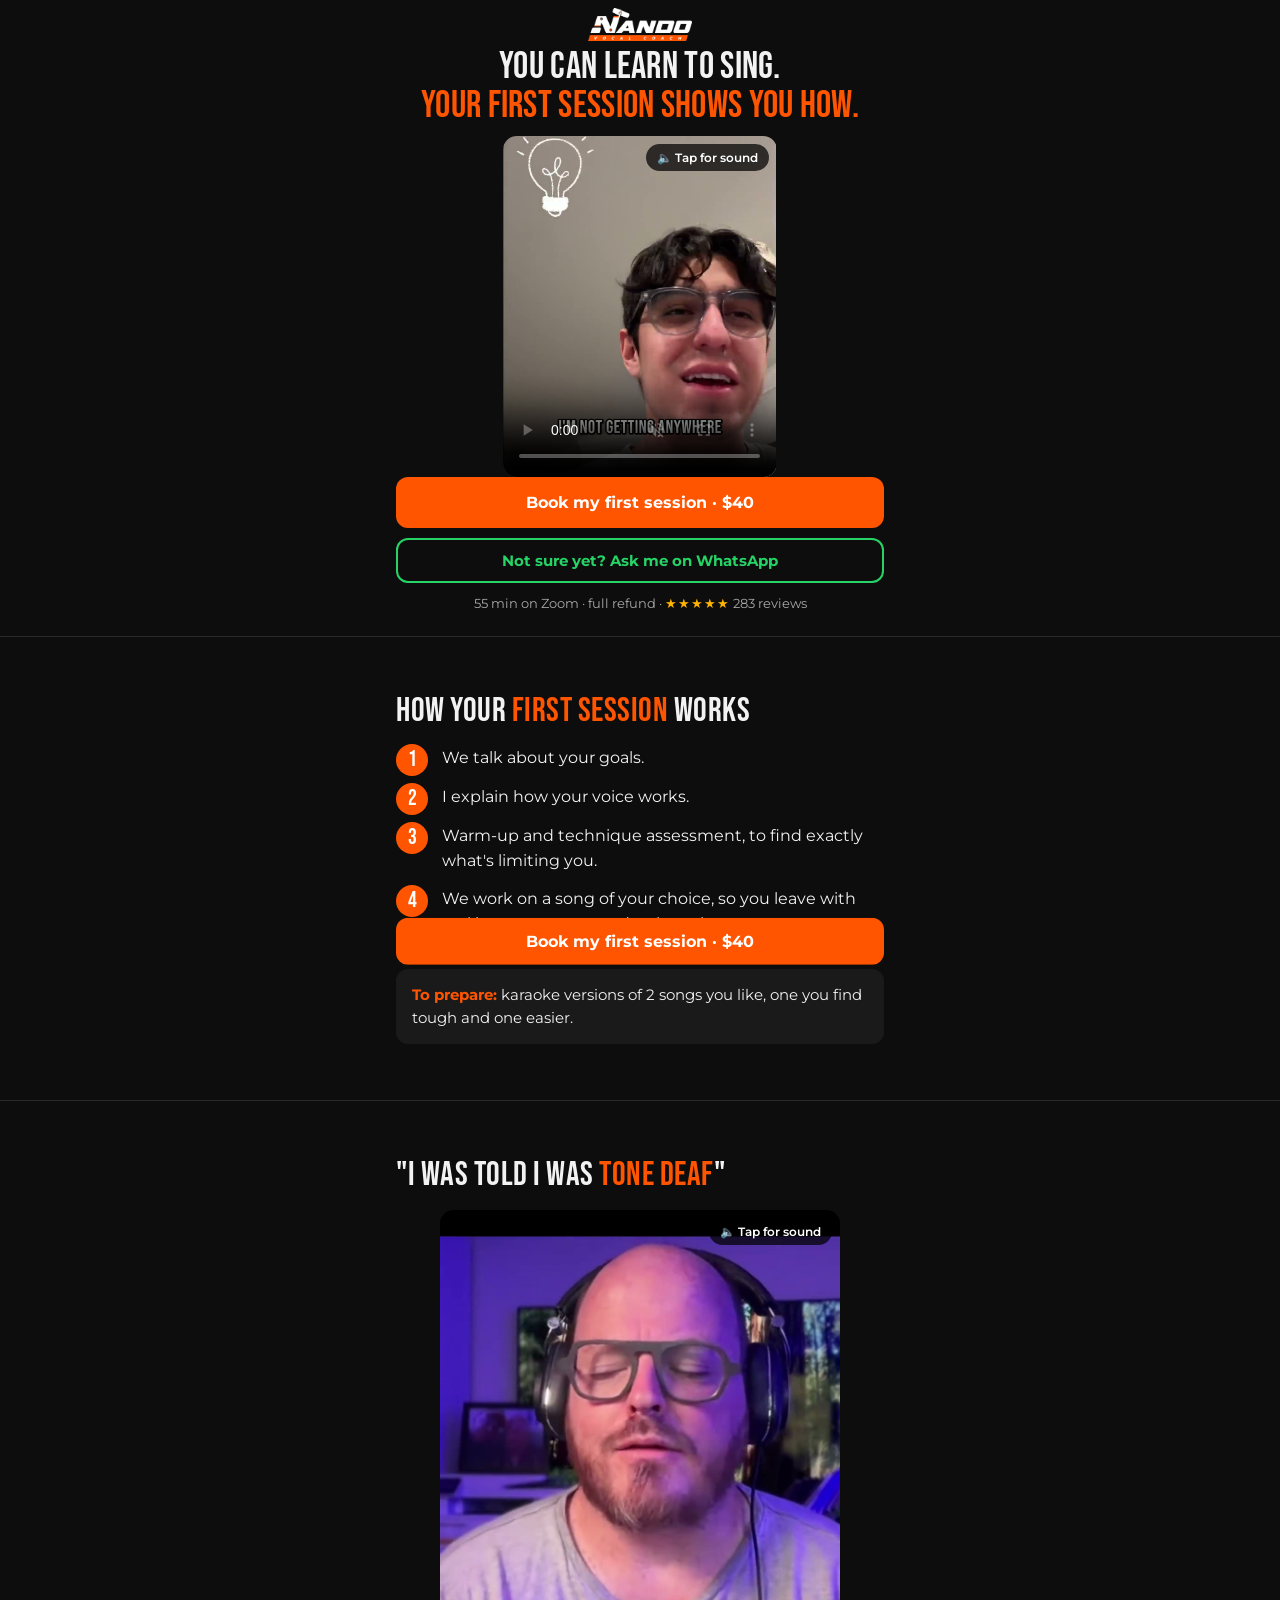
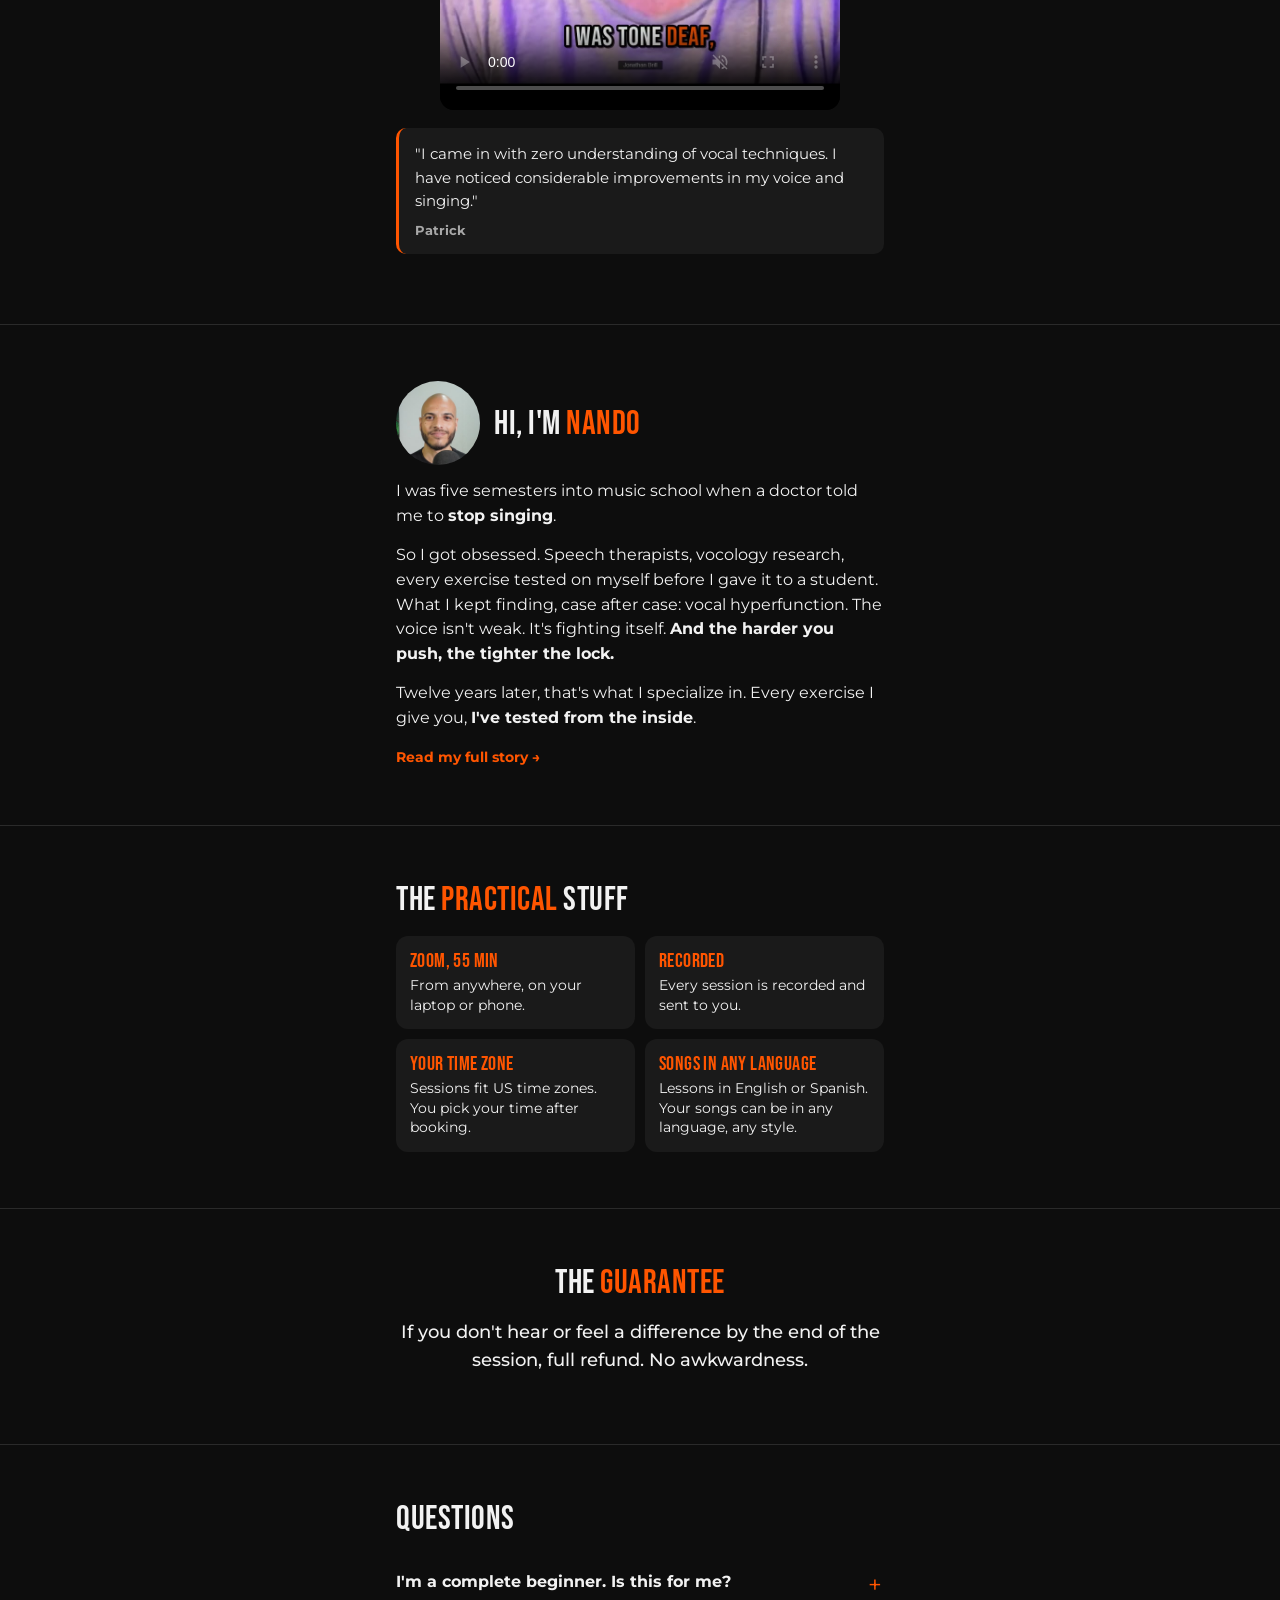
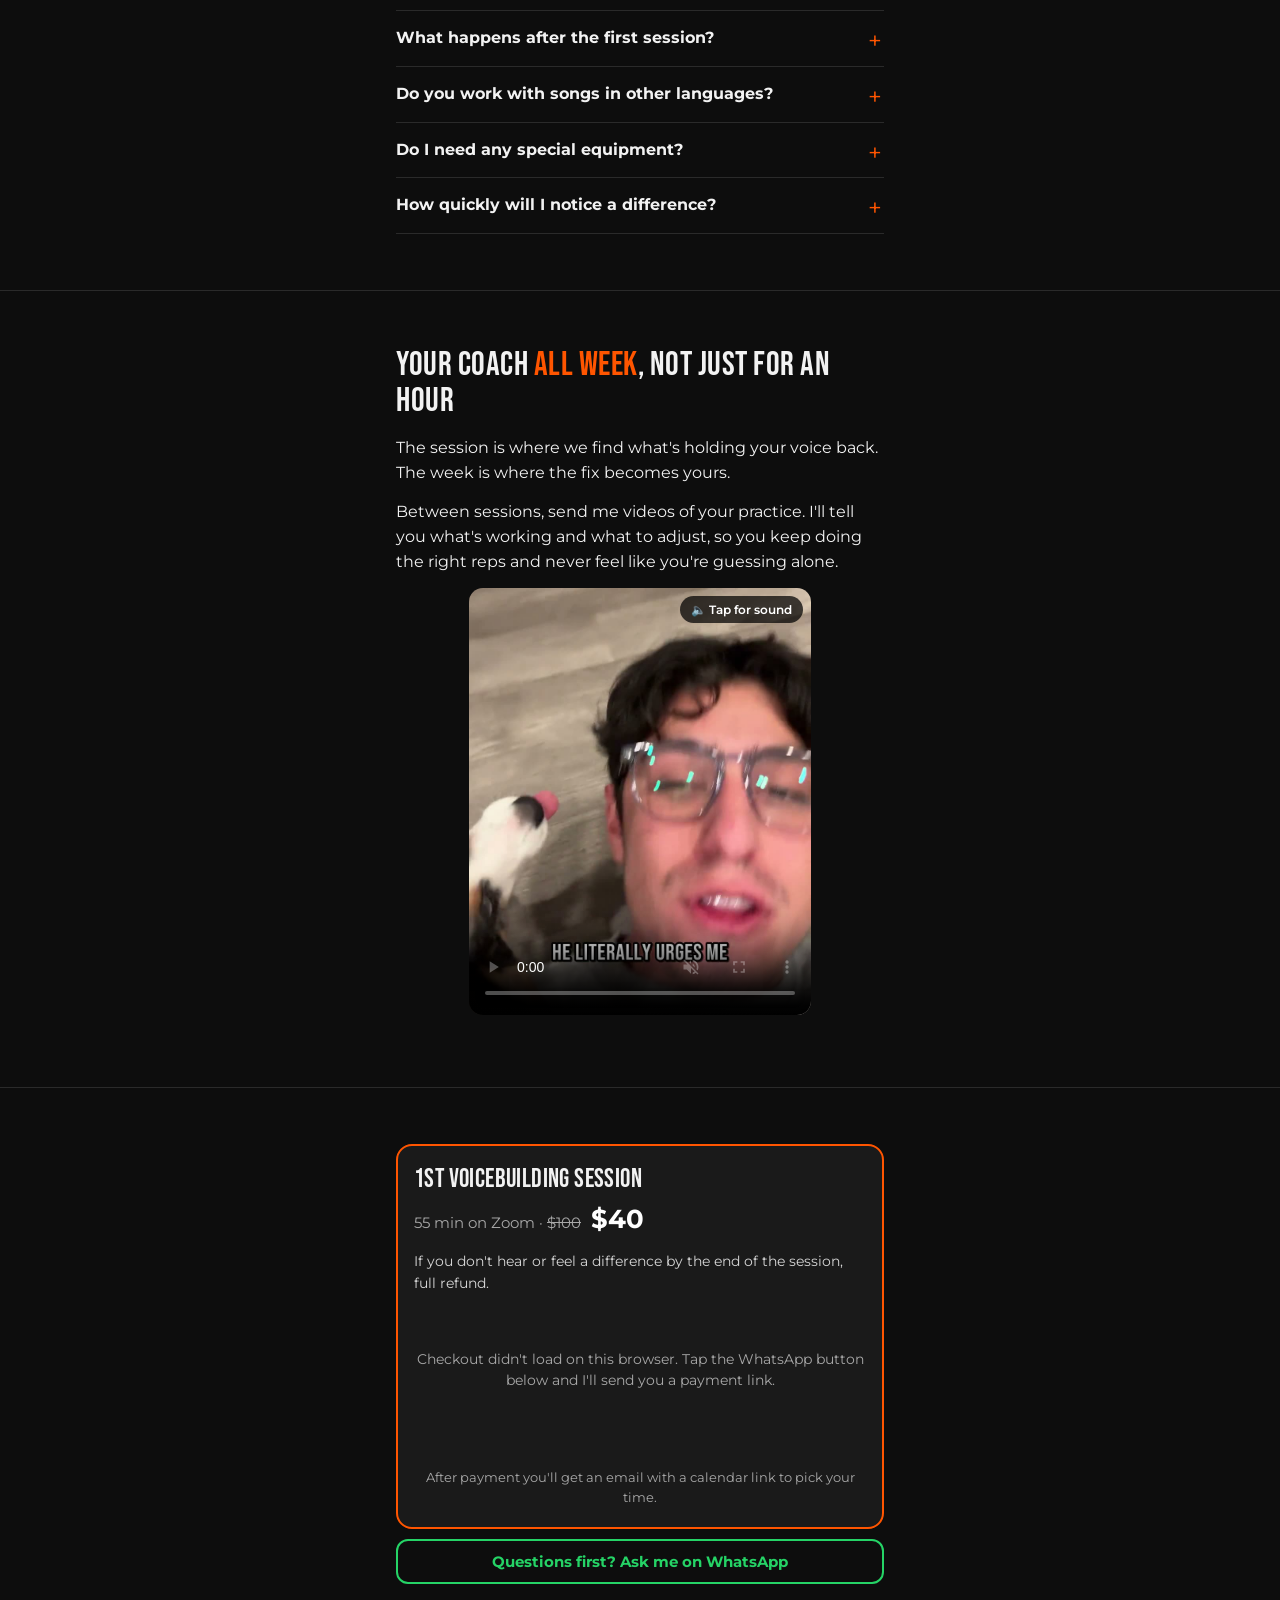
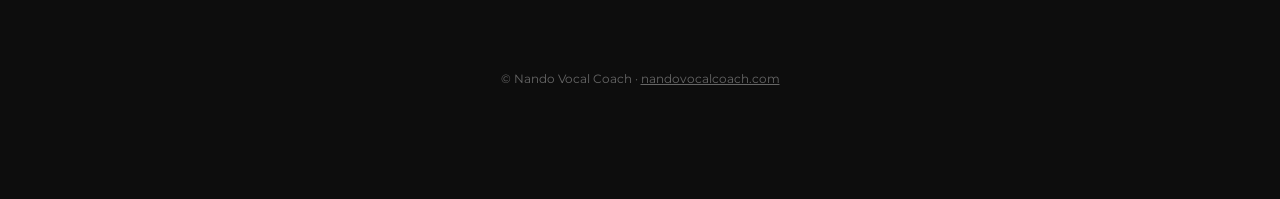
==== commit cc5374ac: "Landing pages: smaller hero, tap-to-pause videos, drop Fiverr badge, Ben quote, Colombia line, begin" ====
--- a/beginners.html
+++ b/beginners.html
@@ -43,9 +43,6 @@
              preload="metadata" muted playsinline loop></video>
       <button class="sound-btn" type="button">&#128264; Tap for sound</button>
     </div>
-    <ul class="tags">
-      <li>Never had a lesson</li><li>Think you're tone-deaf</li><li>Can't match pitch</li><li>Too shy to sing around people</li><li>No judgment, ever</li>
-    </ul>
     <a class="btn btn-main js-book" href="#book">Book my first session · $40</a>
     <a class="btn btn-wa js-wa" href="https://wa.me/573008630815" data-wa-text="Hi Nando! I saw your ad about learning to sing and I have a question.">Not sure yet? Ask me on WhatsApp</a>
     <p class="fine">55 min on Zoom · full refund · <span class="stars">★★★★★</span> 283 reviews</p>
@@ -75,9 +72,6 @@
              preload="none" muted playsinline></video>
       <button class="sound-btn" type="button">&#128264; Tap for sound</button>
     </div>
-    <a href="https://www.fiverr.com/nandovocalcoach" target="_blank" rel="noopener">
-      <img class="badge" src="fiverr_edited.png" alt="Nando on Fiverr: Top Rated, 5.0, 283 reviews" loading="lazy">
-    </a>
     <blockquote>"I came in with zero understanding of vocal techniques. I have noticed considerable improvements in my voice and singing."<cite>Patrick</cite></blockquote>
   </div>
 </section>
@@ -103,7 +97,7 @@
     <div class="cards">
       <div><b>Zoom, 55 min</b>From anywhere, on your laptop or phone.</div>
       <div><b>Recorded</b>Every session is recorded and sent to you.</div>
-      <div><b>Your time zone</b>Based in Colombia; sessions fit US time zones. You pick your time after booking.</div>
+      <div><b>Your time zone</b>Sessions fit US time zones. You pick your time after booking.</div>
       <div><b>Songs in any language</b>Lessons in English or Spanish. Your songs can be in any language, any style.</div>
     </div>
   </div>
@@ -145,7 +139,6 @@
              preload="none" muted playsinline></video>
       <button class="sound-btn" type="button">&#128264; Tap for sound</button>
     </div>
-    <blockquote>"He's very, very responsive, more than any other coach I've ever had."<cite>Ben</cite></blockquote>
   </div>
 </section>
 
--- a/landing.css
+++ b/landing.css
@@ -27,23 +27,30 @@
 p { margin: 0 0 14px; }
 
 /* ---------- First screen ---------- */
-.hero { padding: 10px 0 26px; border-top: 0; }
-.logo { width: 128px; height: auto; margin: 0 auto 8px; }
+.hero { padding: 8px 0 22px; border-top: 0; }
+.logo { width: 104px; height: auto; margin: 0 auto 6px; }
 h1 {
   font-family: 'Bebas Neue', Impact, sans-serif; font-weight: 400; text-transform: uppercase;
-  font-size: min(9.4vw, 46px); line-height: 1.04; letter-spacing: .3px;
+  font-size: min(7.8vw, 38px); line-height: 1.04; letter-spacing: .3px;
   text-align: center; margin: 0 0 10px;
 }
 h1 span { display: block; white-space: nowrap; }
 .video-box { position: relative; border-radius: 14px; overflow: hidden; background: #000; aspect-ratio: 4 / 5; }
 .video-box video { width: 100%; height: 100%; object-fit: cover; }
-.hero .video-box { width: 64%; margin: 0 auto; }
+.hero .video-box { width: 56%; margin: 0 auto; }
 .sound-btn {
   position: absolute; right: 8px; top: 8px;
   border: 0; border-radius: 999px; padding: 6px 11px; cursor: pointer;
   background: rgba(0,0,0,.72); color: #fff; font: 600 12px 'Montserrat', sans-serif; white-space: nowrap;
 }
 .sound-btn[hidden] { display: none; }
+.video-box video { cursor: pointer; }
+.play-ico {
+  position: absolute; left: 50%; top: 50%; transform: translate(-50%, -50%); width: 64px; height: 64px;
+  border-radius: 50%; background: rgba(0,0,0,.6); color: #fff; font-size: 28px; line-height: 64px; text-align: center;
+  pointer-events: none; opacity: 0; transition: opacity .15s;
+}
+.video-box.paused .play-ico { opacity: 1; }
 .tags { display: flex; flex-wrap: wrap; justify-content: center; gap: 6px; margin: 12px 0; padding: 0; list-style: none; }
 .tags li { border: 1px solid #3a3a3a; border-radius: 999px; padding: 3px 10px; font-size: 12.5px; color: #ddd; }
 .btn {
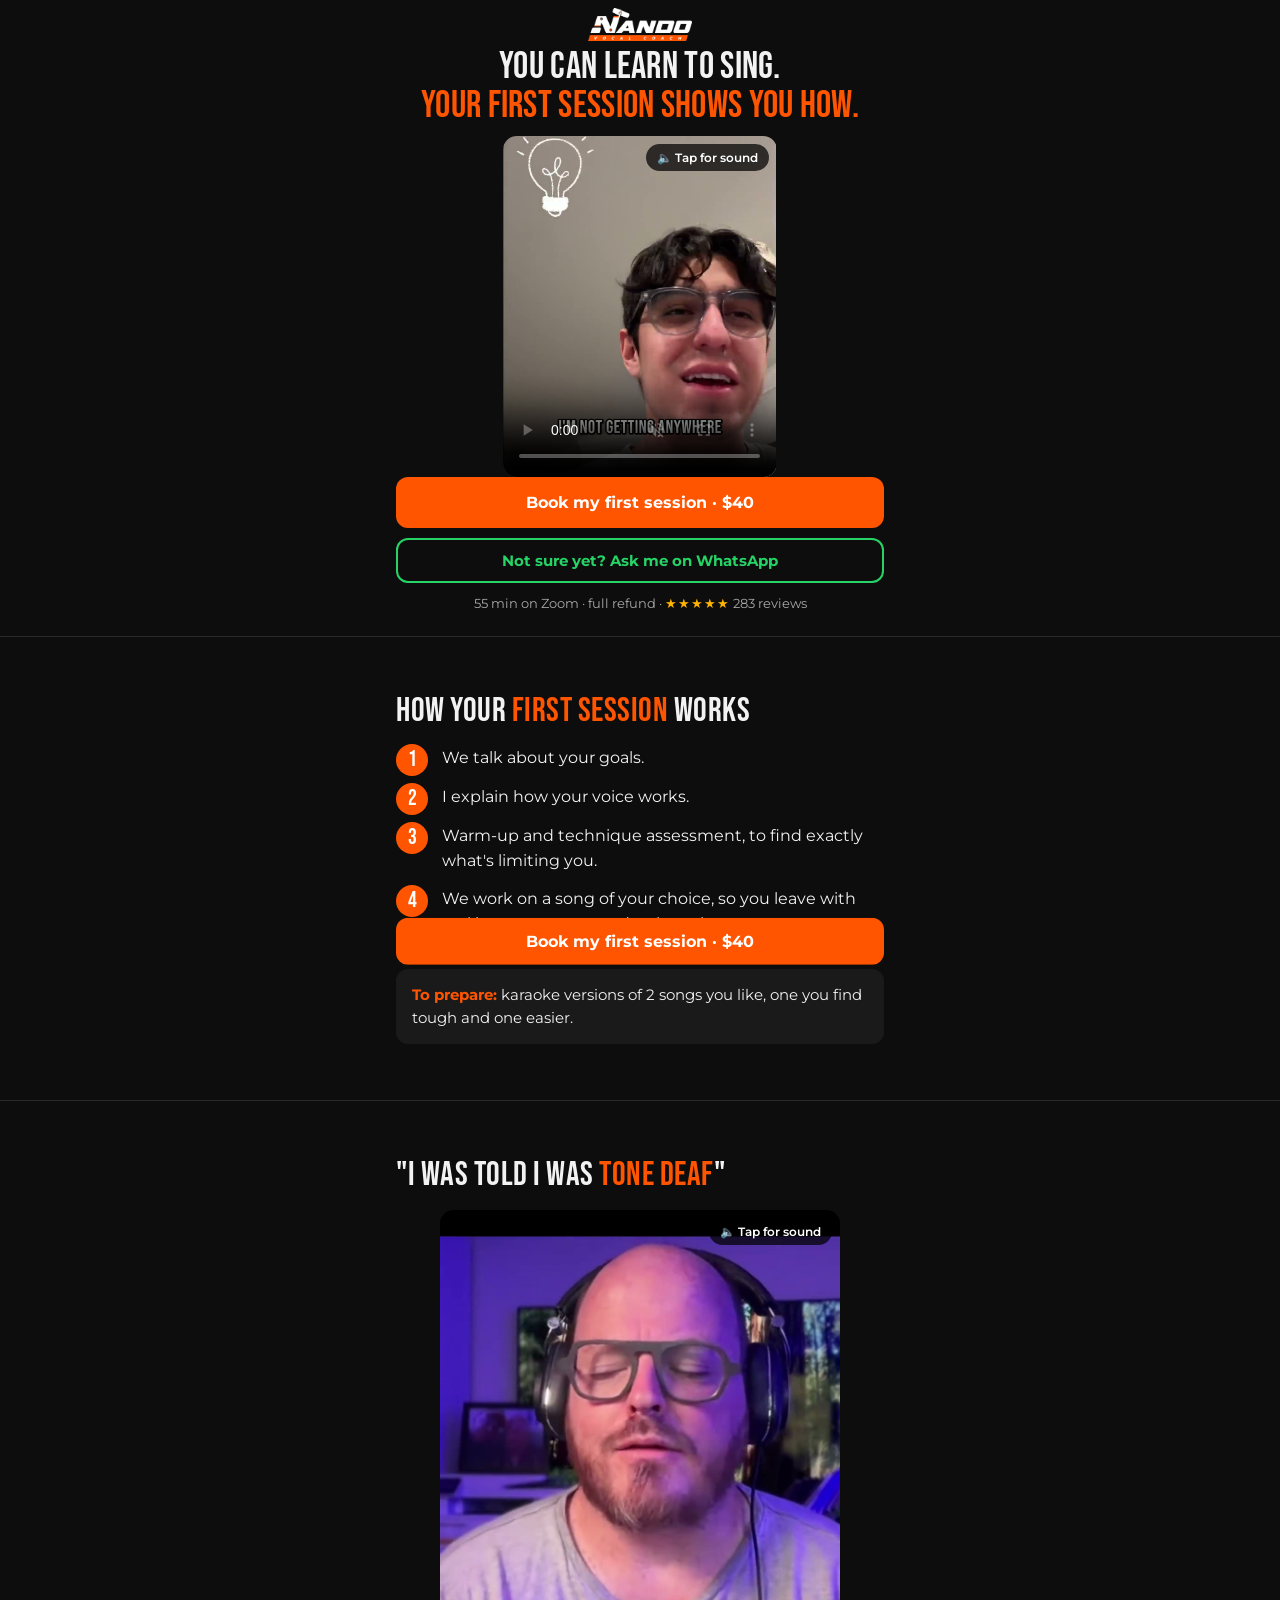
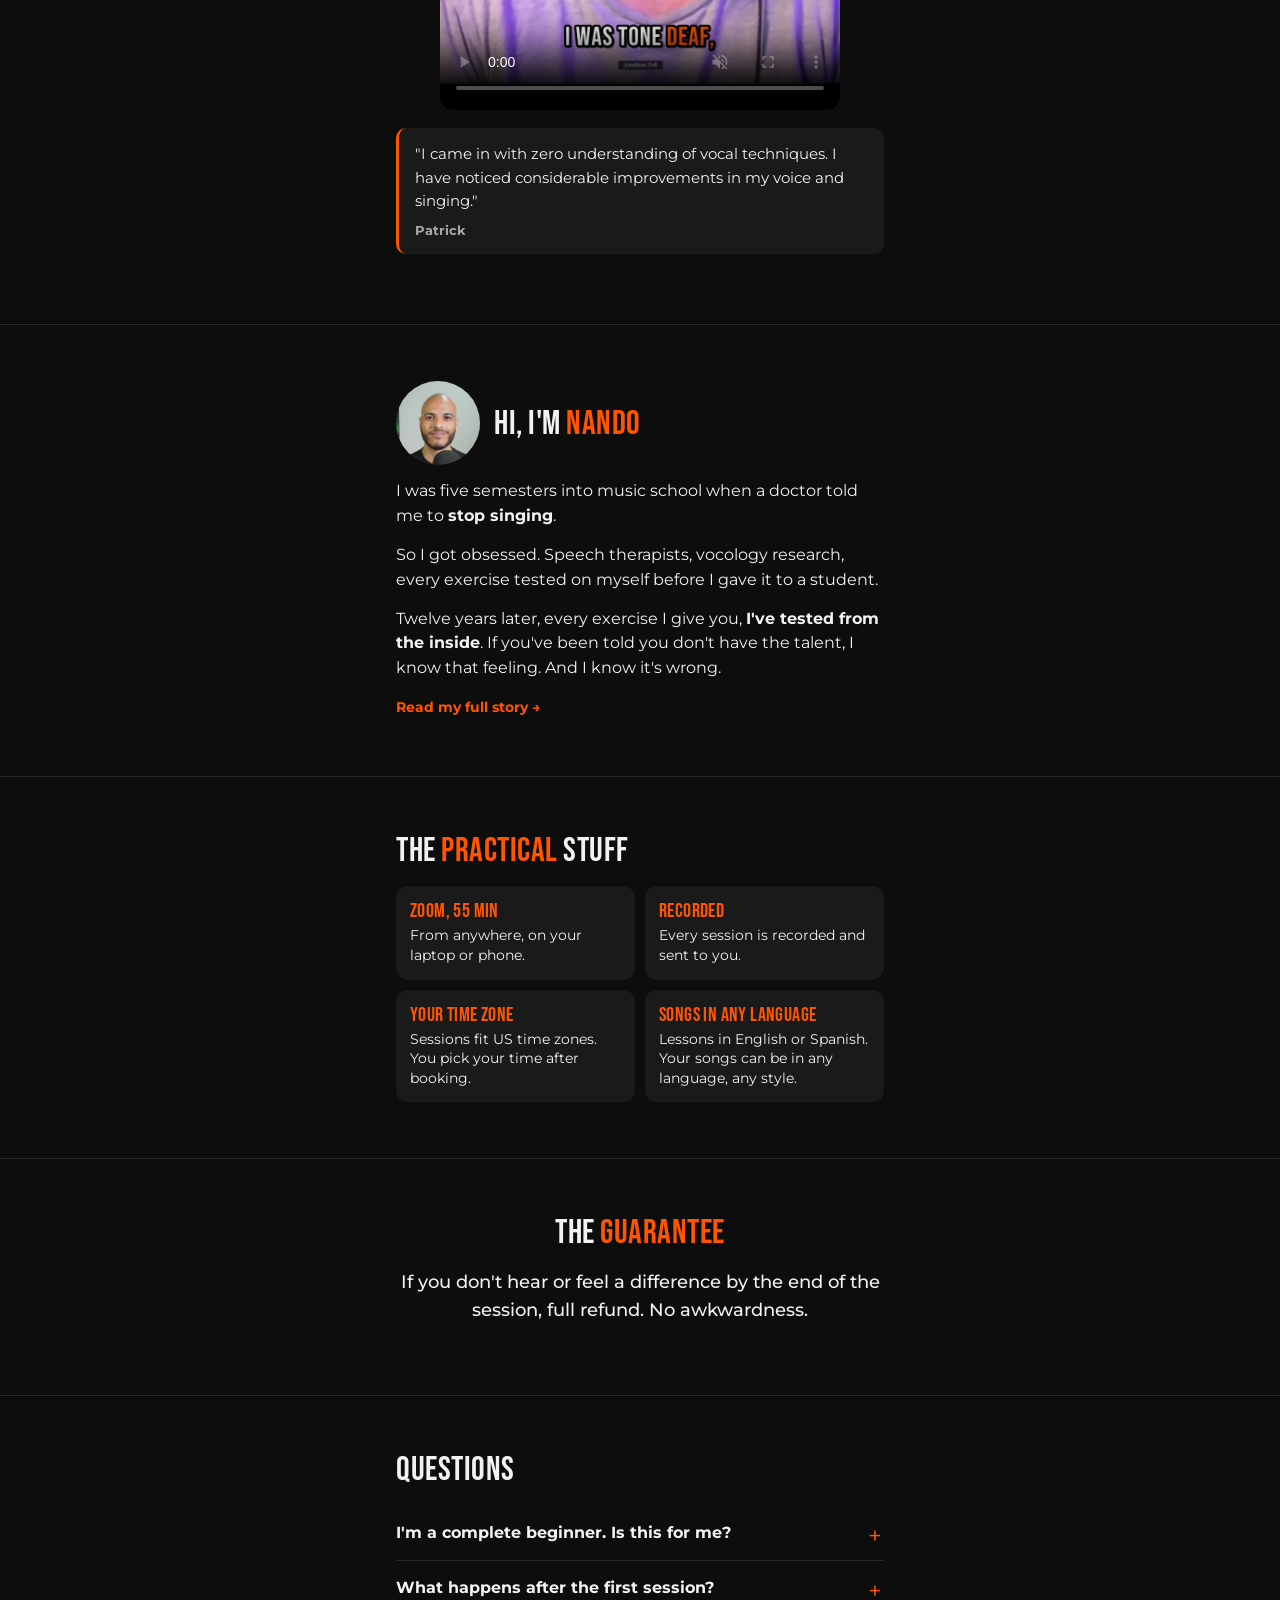
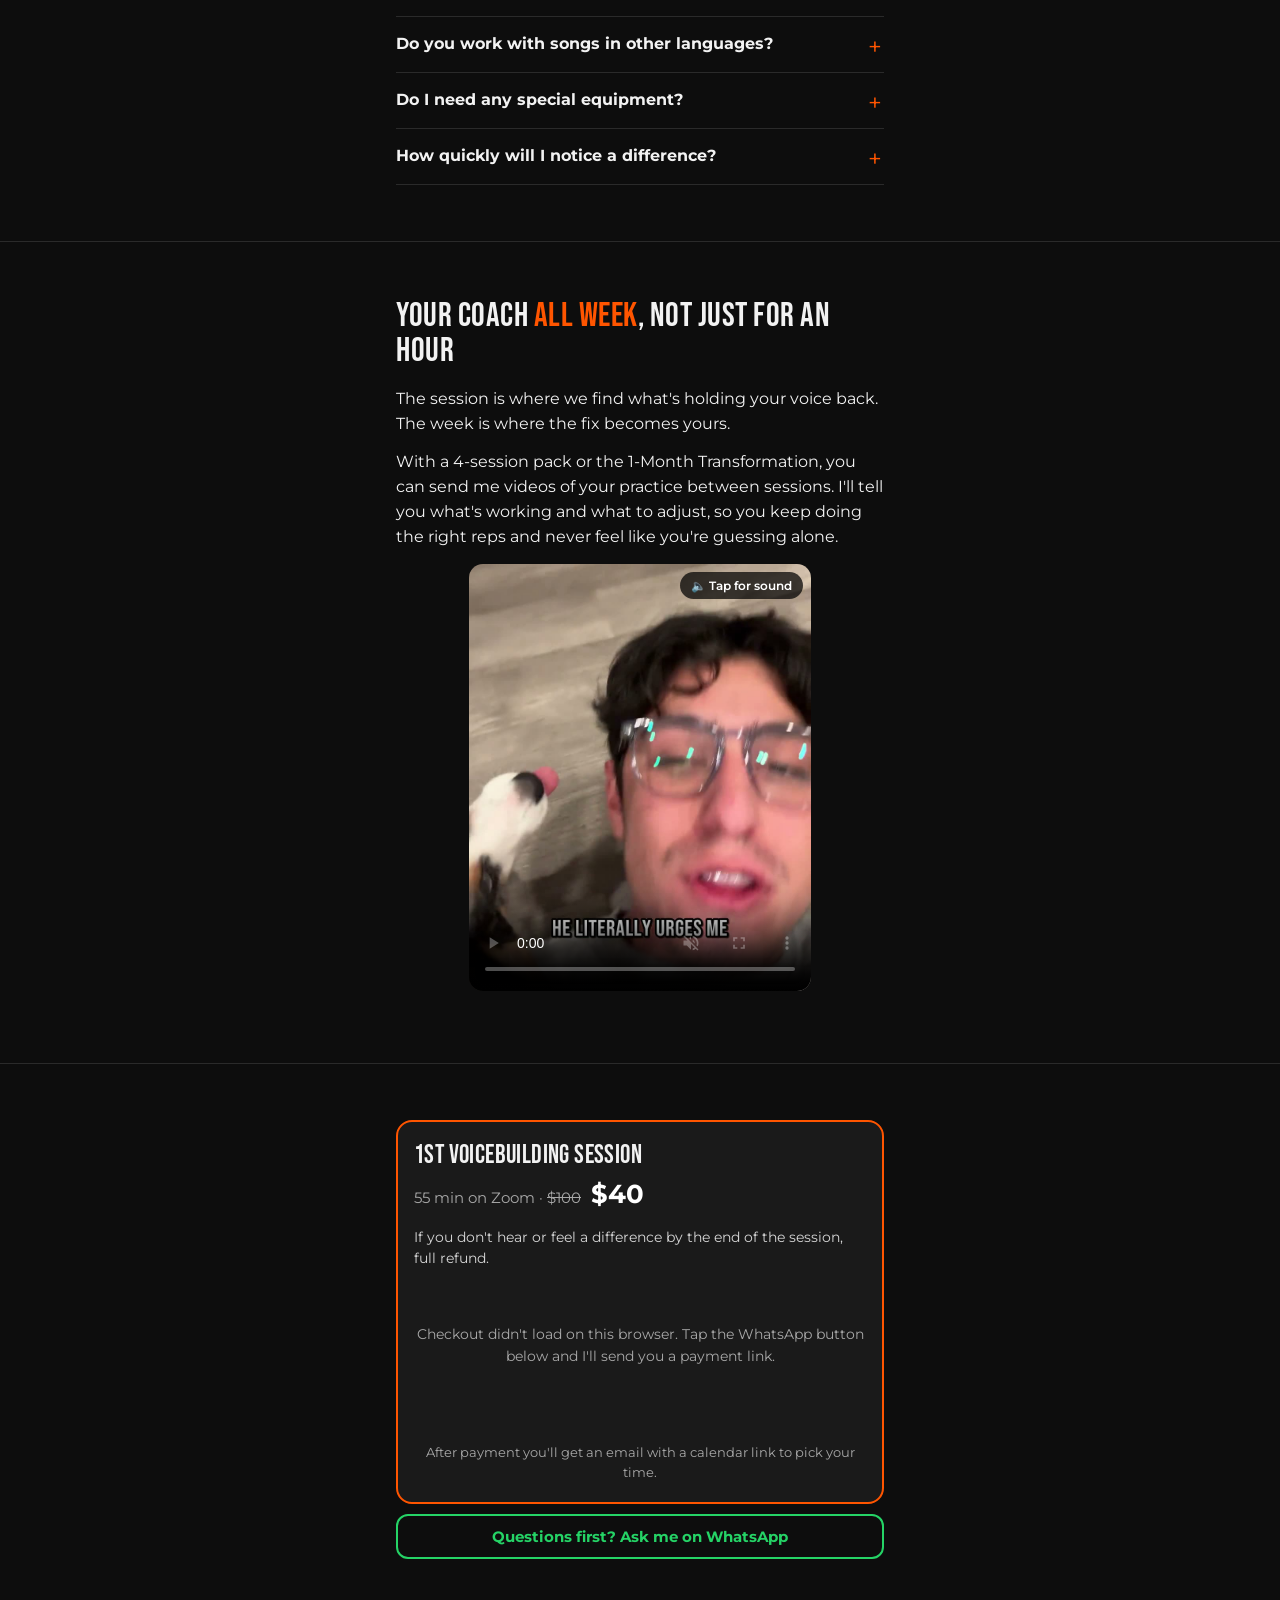
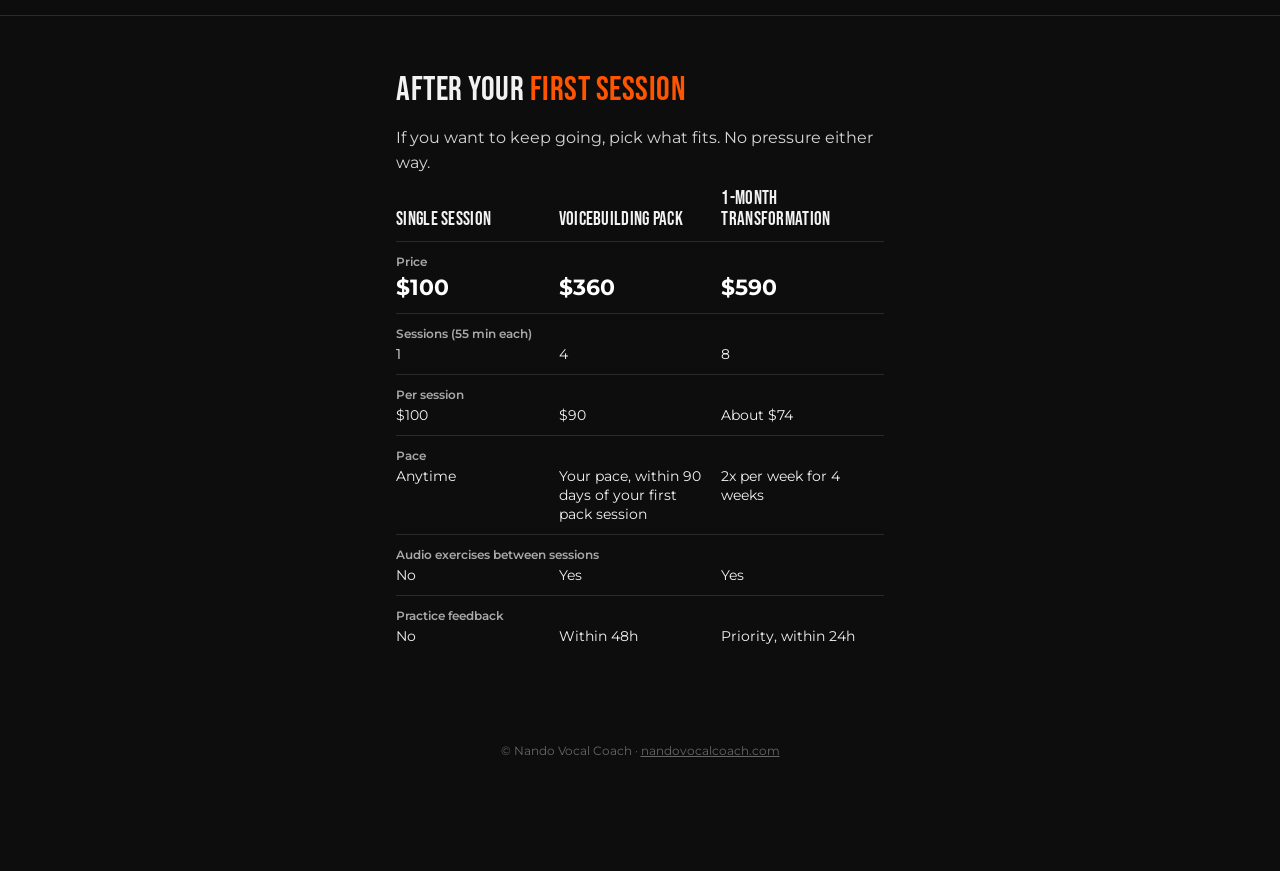
==== commit c16dc587: "Homepage redesign, package comparison on ad pages, Clarity loader Co-Authored-By: Claude Opus 5.5 <n" ====
--- a/beginners.html
+++ b/beginners.html
@@ -29,7 +29,8 @@
     <meta property="og:image" content="https://nandovocalcoach.com/Media/landing/adam-beginners-poster.jpg">
     <link rel="preconnect" href="https://fonts.gstatic.com" crossorigin>
     <link href="https://fonts.googleapis.com/css2?family=Bebas+Neue&family=Montserrat:wght@400;500;600;700&display=swap" rel="stylesheet" />
-    <link rel="stylesheet" href="landing.css" />
+    <link rel="stylesheet" href="landing.css?v=5" />
+    <script src="clarity.js" defer></script>
 </head>
 <body data-page="beginners">
 
@@ -84,8 +85,8 @@
       <h2>Hi, I'm <em>Nando</em></h2>
     </div>
     <p>I was five semesters into music school when a doctor told me to <strong>stop singing</strong>.</p>
-    <p>So I got obsessed. Speech therapists, vocology research, every exercise tested on myself before I gave it to a student. What I kept finding, case after case: vocal hyperfunction. The voice isn't weak. It's fighting itself. <strong>And the harder you push, the tighter the lock.</strong></p>
-    <p>Twelve years later, that's what I specialize in. Every exercise I give you, <strong>I've tested from the inside</strong>.</p>
+    <p>So I got obsessed. Speech therapists, vocology research, every exercise tested on myself before I gave it to a student.</p>
+    <p>Twelve years later, every exercise I give you, <strong>I've tested from the inside</strong>. If you've been told you don't have the talent, I know that feeling. And I know it's wrong.</p>
     <a class="more" href="/#about">Read my full story &rarr;</a>
   </div>
 </section>
@@ -118,7 +119,7 @@
     <details><summary>I'm a complete beginner. Is this for me?</summary>
       <p>Singing is a skill like any other. Anyone can learn it from scratch. Being a complete beginner is actually a plus: no bad habits to unlearn, just foundations built the right way from day one. If your voice is good enough to speak, it's good enough to sing.</p></details>
     <details><summary>What happens after the first session?</summary>
-      <p>If you want to keep going, we pick what fits at the end of the session: a 4-session pack, the 1-Month Transformation, or single sessions at $100. No pressure either way.</p></details>
+      <p>If you want to keep going, we pick what fits at the end of the session. All the options and prices are at the bottom of this page. No pressure either way.</p></details>
     <details><summary>Do you work with songs in other languages?</summary>
       <p>Yes. I work on how your voice produces sound, and that's the same in any language.</p></details>
     <details><summary>Do I need any special equipment?</summary>
@@ -133,7 +134,7 @@
   <div class="wrap">
     <h2>Your coach <em>all week</em>, not just for an hour</h2>
     <p>The session is where we find what's holding your voice back. The week is where the fix becomes yours.</p>
-    <p>Between sessions, send me videos of your practice. I'll tell you what's working and what to adjust, so you keep doing the right reps and never feel like you're guessing alone.</p>
+    <p>With a 4-session pack or the 1-Month Transformation, you can send me videos of your practice between sessions. I'll tell you what's working and what to adjust, so you keep doing the right reps and never feel like you're guessing alone.</p>
     <div class="video-box">
       <video class="js-lazy" src="Media/landing/adam-week.mp4" poster="Media/landing/adam-week-poster.jpg"
              preload="none" muted playsinline></video>
@@ -156,11 +157,38 @@
   </div>
 </section>
 
+<!-- 9. After the first session -->
+<section class="next">
+  <div class="wrap">
+    <h2>After your <em>first session</em></h2>
+    <p>If you want to keep going, pick what fits. No pressure either way.</p>
+    <table class="compare">
+      <thead>
+        <tr><th scope="col">Single session</th><th scope="col">Voicebuilding Pack</th><th scope="col">1-Month Transformation</th></tr>
+      </thead>
+      <tbody>
+        <tr class="row-label"><th colspan="3" scope="colgroup">Price</th></tr>
+        <tr class="row-price"><td>$100</td><td>$360</td><td>$590</td></tr>
+        <tr class="row-label"><th colspan="3" scope="colgroup">Sessions (55 min each)</th></tr>
+        <tr><td>1</td><td>4</td><td>8</td></tr>
+        <tr class="row-label"><th colspan="3" scope="colgroup">Per session</th></tr>
+        <tr><td>$100</td><td>$90</td><td>About $74</td></tr>
+        <tr class="row-label"><th colspan="3" scope="colgroup">Pace</th></tr>
+        <tr><td>Anytime</td><td>Your pace, within 90 days of your first pack session</td><td>2x per week for 4 weeks</td></tr>
+        <tr class="row-label"><th colspan="3" scope="colgroup">Audio exercises between sessions</th></tr>
+        <tr><td>No</td><td>Yes</td><td>Yes</td></tr>
+        <tr class="row-label"><th colspan="3" scope="colgroup">Practice feedback</th></tr>
+        <tr><td>No</td><td>Within 48h</td><td>Priority, within 24h</td></tr>
+      </tbody>
+    </table>
+  </div>
+</section>
+
 <footer>© Nando Vocal Coach · <a href="/">nandovocalcoach.com</a></footer>
 
 <div id="sticky-cta"><a class="btn btn-main js-book" href="#book">Book my first session · $40</a></div>
 
-<script src="landing.js"></script>
+<script src="landing.js?v=4"></script>
 <script async src="https://www.paypal.com/sdk/js?client-id=ATxJw_p4ynrvhcAzwIFVz9LatvKJUjPRU4-xVEtla5BjYXJFXjLDlF_Gbm3kv3-RLJDop4NJcsHltEDz&currency=USD&intent=capture&enable-funding=card"
         data-sdk-integration-source="button-factory" onload="lpPayPalReady()" onerror="lpPayPalFailed()"></script>
 </body>
--- a/landing.css
+++ b/landing.css
@@ -75,6 +75,10 @@
 
 /* ---------- Proof ---------- */
 .proof .video-box { width: 82%; margin: 0 auto 18px; }
+.proof .video-box + .who { margin-top: -8px; }
+.who { text-align: center; font-size: 13px; color: var(--muted); margin: 0 0 20px; line-height: 1.45; }
+.who b { color: var(--text); }
+.who span { display: block; }
 .badge { width: 72%; max-width: 300px; margin: 6px auto 20px; border-radius: 12px; }
 blockquote { margin: 0 0 14px; background: var(--card); border-left: 3px solid var(--orange); border-radius: 10px; padding: 14px 16px; font-size: 15px; }
 blockquote cite { display: block; margin-top: 8px; font-style: normal; font-weight: 700; color: var(--muted); font-size: 13px; }
@@ -117,6 +121,20 @@
 .pp-status { text-align: center; color: var(--muted); font-size: 14px; padding: 40px 0; }
 .after { font-size: 13px; color: var(--muted); text-align: center; margin: 4px 0 0; }
 
+/* ---------- After the first session ---------- */
+.next p { color: #d6d6d6; }
+.compare { width: 100%; table-layout: fixed; border-collapse: collapse; font-size: 14px; line-height: 1.35; }
+.compare thead th {
+  font: 400 19px/1.1 'Bebas Neue', Impact, sans-serif; letter-spacing: .3px;
+  text-align: left; vertical-align: bottom; padding: 0 8px 10px 0;
+}
+.compare .row-label th {
+  font-size: 12px; font-weight: 600; color: var(--muted); text-align: left;
+  padding: 12px 0 3px; border-top: 1px solid var(--line);
+}
+.compare td { vertical-align: top; padding: 0 8px 10px 0; }
+.compare .row-price td { font-size: 22px; font-weight: 700; color: #fff; }
+
 footer { text-align: center; color: #666; font-size: 12px; padding: 30px 0 110px; }
 
 /* ---------- Sticky bar ---------- */
